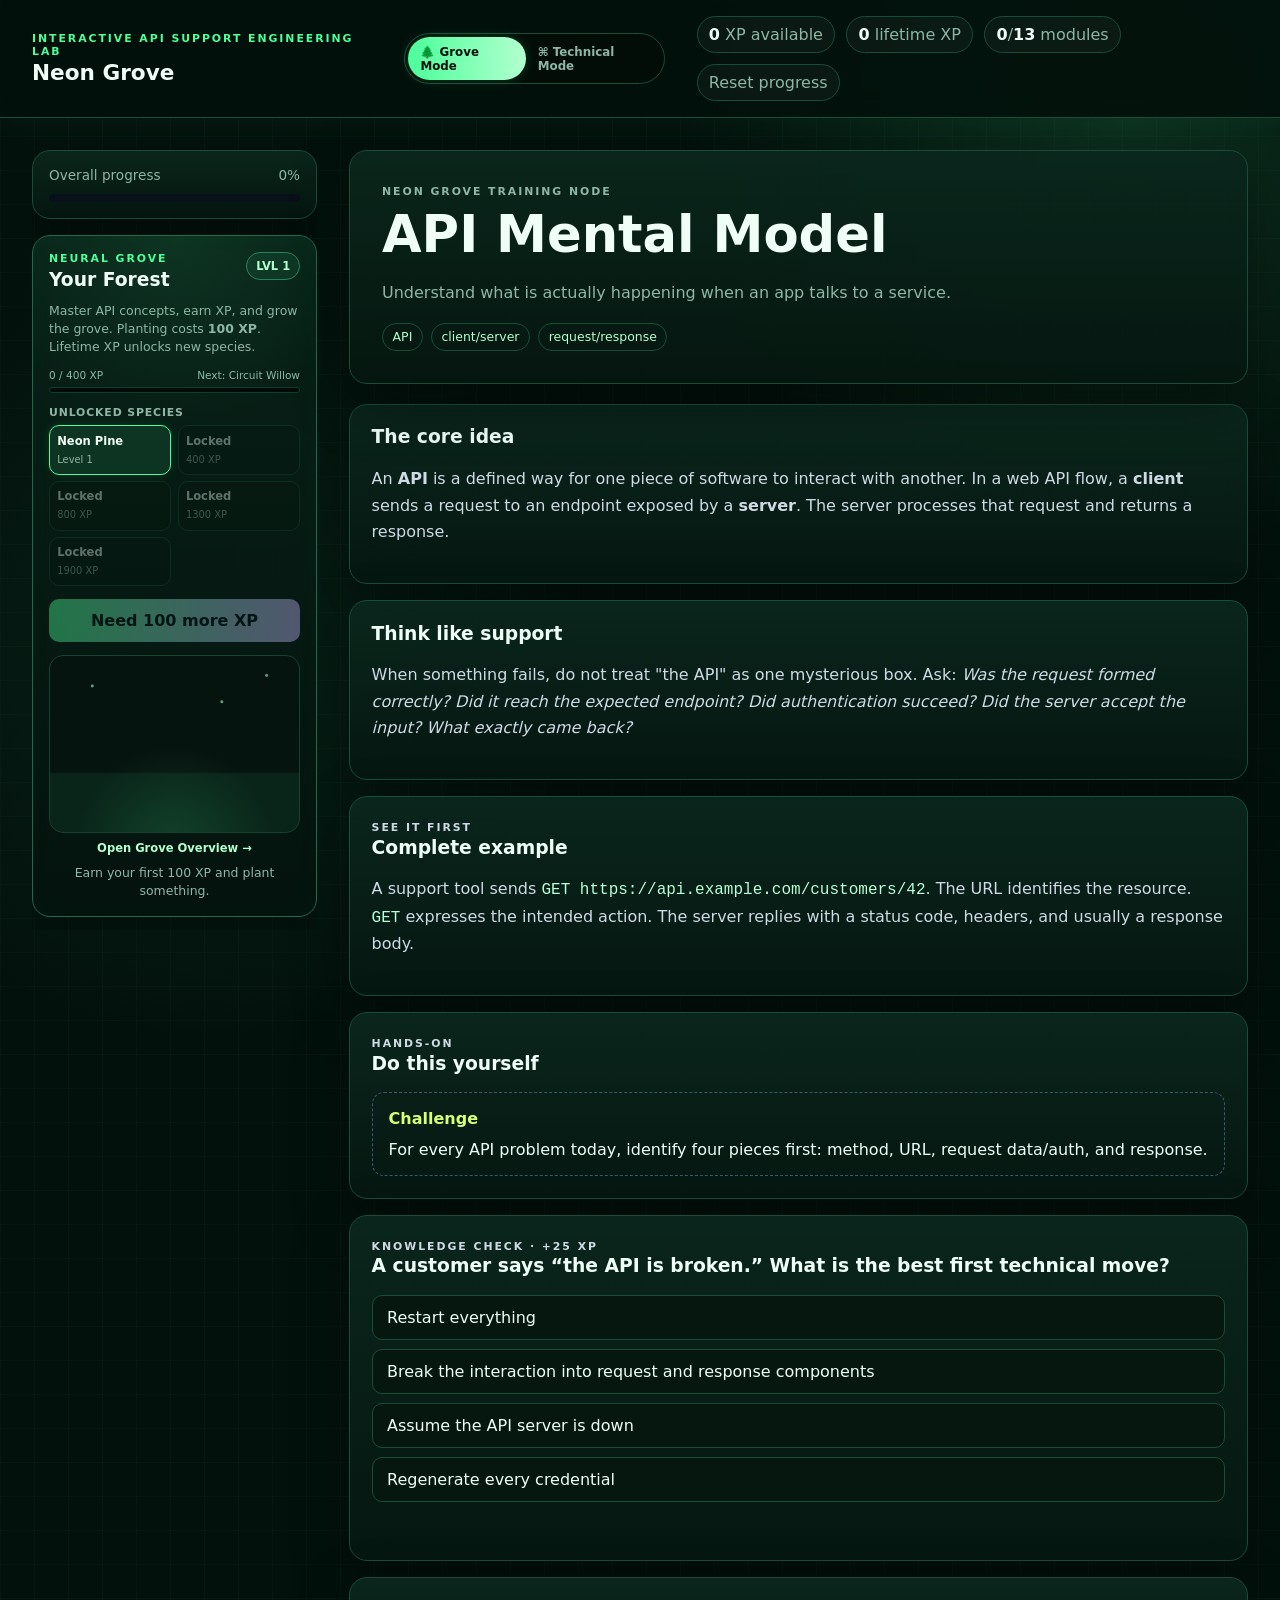
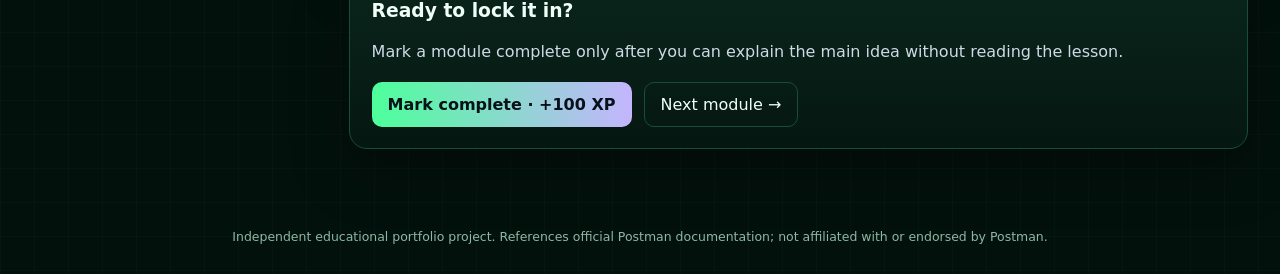
==== index.html @ 0d7c17b2 "Add Grove and Technical portfolio mode toggle" ====
<!doctype html>
<html lang="en">
<head>
  <meta charset="utf-8" />
  <meta name="viewport" content="width=device-width, initial-scale=1" />
  <meta name="description" content="Interactive API troubleshooting lab for learning REST APIs, HTTP, JSON, authentication, Postman, and support-engineering workflows." />
  <title>Neon Grove: API Support Lab</title>
  <link rel="stylesheet" href="styles.css" />
</head>
<body>
  <header class="topbar">
    <div>
      <p class="eyebrow">INTERACTIVE API SUPPORT ENGINEERING LAB</p>
      <h1>Neon Grove</h1>
      
    </div>
    
      <div class="mode-toggle"
           aria-label="Portfolio view">

        <span class="mode-option active">
          🌲 Grove Mode
        </span>

        <a class="mode-option"
           href="technical.html">
          ⌘ Technical Mode
        </a>

      </div>
    <div class="stats">
      <span><strong id="xp">0</strong> XP available</span>
      <span><strong id="earnedXp">0</strong> lifetime XP</span>
      <span><strong id="completed">0</strong>/<strong id="totalModules">0</strong> modules</span>
      <button id="resetBtn" class="ghost" type="button">Reset progress</button>
    </div>
  </header>

  <main class="shell">
    <aside class="sidebar">
      <div class="progress-card">
        <div class="progress-label">
          <span>Overall progress</span>
          <span id="progressPct">0%</span>
        </div>
        <div class="progress-track"><div id="progressBar" class="progress-bar"></div></div>
      </div>

      <section class="forest-panel">
        <div class="forest-head">
          <div>
            <p class="eyebrow">NEURAL GROVE</p>
            <h3>Your Forest</h3>
          </div>
          <span id="forestLevel" class="forest-level">LVL 1</span>
        </div>

        <p class="forest-copy">
          Master API concepts, earn XP, and grow the grove.
          Planting costs <strong>100 XP</strong>. Lifetime XP unlocks new species.
        </p>

        <div class="xp-meter">
          <div class="xp-meter-row">
            <span id="levelProgressLabel">0 / 400 XP</span>
            <span id="nextUnlockLabel">Next: Circuit Willow</span>
          </div>

          <div class="xp-meter-track">
            <div id="levelProgressBar" class="xp-meter-fill"></div>
          </div>
        </div>

        <p class="forest-label">Unlocked species</p>
        <div id="speciesPicker" class="species-picker"></div>

        <button id="plantTreeBtn"
                class="primary forest-plant"
                type="button">
          Plant Tree · 100 XP
        </button>

        <a class="forest-map-link"
   href="forest.html"
   aria-label="Open Neon Grove forest overview">

  <div id="forestGrid"
       class="forest-grid"
       aria-label="Your futuristic forest">
  </div>

  <span class="forest-open-label">
    Open Grove Overview →
  </span>

</a>

        <p id="forestHint" class="forest-hint">
          Earn your first 100 XP and plant something.
        </p>
      </section>
      <nav id="moduleNav" aria-label="Course modules"></nav>

      <div class="side-note">
        <strong>Support Engineer Mode</strong>
        <p>Learn it. Use it. Break it. Diagnose it.</p>
      </div>
    </aside>

    <section class="content">
      <div id="hero" class="hero"></div>
      <div id="lesson"></div>
    </section>
  </main>

  <footer>
    Independent educational portfolio project. References official Postman documentation; not affiliated with or endorsed by Postman.
  </footer>

  <script src="data/lessons.js"></script>
  <script src="app.js"></script>
</body>
</html>
---- styles.css ----
:root {
  --bg: #091017;
  --panel: #101a24;
  --panel2: #142231;
  --text: #edf5ff;
  --muted: #91a4b7;
  --line: #24384b;
  --accent: #7dd3fc;
  --accent2: #a7f3d0;
  --warning: #fcd34d;
  --danger: #fca5a5;
  --ok: #86efac;
  --shadow: 0 20px 50px rgba(0,0,0,.28);
}

* { box-sizing: border-box; }
html { scroll-behavior: smooth; }
body {
  margin: 0;
  font-family: Inter, ui-sans-serif, system-ui, -apple-system, BlinkMacSystemFont, "Segoe UI", sans-serif;
  background: radial-gradient(circle at top right, #10273a 0, var(--bg) 34rem);
  color: var(--text);
  min-height: 100vh;
}
button, input { font: inherit; }
button { cursor: pointer; }

.topbar {
  position: sticky;
  top: 0;
  z-index: 20;
  display: flex;
  justify-content: space-between;
  gap: 2rem;
  align-items: center;
  padding: 1rem 2rem;
  border-bottom: 1px solid var(--line);
  backdrop-filter: blur(14px);
  background: rgba(9,16,23,.88);
}
h1 { margin: .1rem 0 0; font-size: 1.35rem; }
.eyebrow {
  margin: 0;
  font-size: .68rem;
  letter-spacing: .18em;
  color: var(--accent);
  font-weight: 800;
}
.stats { display: flex; gap: .7rem; align-items: center; flex-wrap: wrap; }
.stats span, .ghost {
  border: 1px solid var(--line);
  background: rgba(255,255,255,.03);
  padding: .5rem .7rem;
  border-radius: 999px;
  color: var(--muted);
}
.stats strong { color: var(--text); }
.ghost:hover { border-color: var(--accent); color: var(--text); }

.shell {
  width: min(1280px, 100%);
  margin: 0 auto;
  display: grid;
  grid-template-columns: 285px 1fr;
  gap: 2rem;
  padding: 2rem;
}
.sidebar {
  position: sticky;
  top: 98px;
  height: calc(100vh - 120px);
  overflow: auto;
}
.progress-card, .side-note, .card, .quiz, .ticket, .hero {
  border: 1px solid var(--line);
  border-radius: 18px;
  background: linear-gradient(180deg, rgba(20,34,49,.92), rgba(13,24,34,.92));
  box-shadow: var(--shadow);
}
.progress-card, .side-note { padding: 1rem; }
.progress-label { display: flex; justify-content: space-between; color: var(--muted); font-size: .85rem; }
.progress-track { height: 8px; background: #081019; border-radius: 99px; margin-top: .7rem; overflow: hidden; }
.progress-bar { height: 100%; width: 0; background: linear-gradient(90deg, var(--accent), var(--accent2)); transition: width .25s; }

#moduleNav { margin: 1rem 0; display: grid; gap: .4rem; }
.module-btn {
  width: 100%;
  border: 1px solid transparent;
  background: transparent;
  color: var(--muted);
  text-align: left;
  padding: .75rem;
  border-radius: 12px;
}
.module-btn:hover { background: rgba(255,255,255,.04); color: var(--text); }
.module-btn.active { border-color: var(--line); background: var(--panel2); color: var(--text); }
.module-btn.done::after { content: " ✓"; color: var(--ok); }
.module-num { color: var(--accent); font-size: .72rem; display: block; margin-bottom: .2rem; }
.side-note p { margin-bottom: 0; color: var(--muted); font-size: .88rem; }

.content { min-width: 0; }
.hero { padding: 2rem; margin-bottom: 1.25rem; }
.hero h2 { font-size: clamp(2rem, 4vw, 3.4rem); margin: .2rem 0 .7rem; }
.hero p { color: var(--muted); max-width: 70ch; line-height: 1.65; }
.tag-row { display: flex; gap: .5rem; flex-wrap: wrap; margin-top: 1rem; }
.tag {
  border: 1px solid var(--line);
  color: var(--accent2);
  border-radius: 999px;
  padding: .35rem .6rem;
  font-size: .78rem;
}

.card, .quiz, .ticket { padding: 1.35rem; margin: 1rem 0; }
.card h3, .quiz h3, .ticket h3 { margin-top: 0; }
.card p, .card li, .quiz p, .ticket p { line-height: 1.65; color: #cfdae5; }
.callout {
  border-left: 3px solid var(--accent);
  padding: .8rem 1rem;
  background: rgba(125,211,252,.06);
  border-radius: 0 10px 10px 0;
  margin: 1rem 0;
}
pre, code { font-family: "Cascadia Code", "SFMono-Regular", Consolas, monospace; }
pre {
  overflow: auto;
  padding: 1rem;
  border-radius: 12px;
  background: #060b10;
  border: 1px solid #1c2a37;
  color: #d8f5ff;
}
code { color: #b8e8ff; }
.challenge {
  display: grid;
  gap: .75rem;
  border: 1px dashed #3b596f;
  padding: 1rem;
  border-radius: 12px;
  margin-top: 1rem;
}
.challenge strong { color: var(--warning); }
.choice-grid { display: grid; gap: .55rem; margin: .8rem 0; }
.choice {
  text-align: left;
  padding: .75rem .9rem;
  border: 1px solid var(--line);
  border-radius: 10px;
  background: #0d1721;
  color: var(--text);
}
.choice:hover { border-color: var(--accent); }
.choice.correct { border-color: var(--ok); background: rgba(134,239,172,.08); }
.choice.wrong { border-color: var(--danger); background: rgba(252,165,165,.08); }
.feedback { min-height: 1.5em; color: var(--muted); }
.action-row { display: flex; gap: .75rem; flex-wrap: wrap; margin-top: 1rem; }
.primary {
  border: 0;
  border-radius: 10px;
  background: linear-gradient(90deg, var(--accent), #c4b5fd);
  color: #06111a;
  font-weight: 800;
  padding: .75rem 1rem;
}
.secondary {
  border: 1px solid var(--line);
  border-radius: 10px;
  background: transparent;
  color: var(--text);
  padding: .75rem 1rem;
}
.ticket { border-color: #5c4d1c; }
.ticket .ticket-id { color: var(--warning); font-size: .75rem; letter-spacing: .12em; font-weight: 800; }
details {
  border: 1px solid var(--line);
  border-radius: 10px;
  padding: .8rem 1rem;
  margin-top: .7rem;
  background: rgba(0,0,0,.12);
}
summary { cursor: pointer; font-weight: 700; }
.module-complete {
  border: 1px solid #2f6846;
  background: rgba(134,239,172,.06);
}
footer {
  padding: 2rem;
  text-align: center;
  color: var(--muted);
  font-size: .78rem;
}

@media (max-width: 850px) {
  .topbar { align-items: flex-start; flex-direction: column; }
  .shell { grid-template-columns: 1fr; padding: 1rem; }
  .sidebar { position: static; height: auto; }
  #moduleNav { grid-template-columns: repeat(2, minmax(0,1fr)); }
}
@media (max-width: 540px) {
  #moduleNav { grid-template-columns: 1fr; }
}

/* =========================================================
   NEON GROVE FOREST THEME
   ========================================================= */

:root {
  --bg: #03110c;
  --panel: #071b14;
  --panel2: #0b271d;

  --text: #effff8;
  --muted: #8eb7a5;

  --line: #174d39;

  --accent: #4cff9a;
  --accent2: #b2ffcf;

  --warning: #d9ff72;
  --danger: #ff9f9f;
  --ok: #63ffad;

  --shadow:
    0 20px 55px
    rgba(0,0,0,.34);
}

body {
  background:
    radial-gradient(
      circle at 88% 6%,
      rgba(76,255,154,.13),
      transparent 28rem
    ),

    radial-gradient(
      circle at 16% 35%,
      rgba(37,150,102,.11),
      transparent 24rem
    ),

    linear-gradient(
      rgba(76,255,154,.025) 1px,
      transparent 1px
    ),

    linear-gradient(
      90deg,
      rgba(76,255,154,.025) 1px,
      transparent 1px
    ),

    var(--bg);

  background-size:
    auto,
    auto,
    34px 34px,
    34px 34px,
    auto;
}

.topbar {
  background:
    rgba(3,17,12,.90);

  box-shadow:
    0 0 35px
    rgba(76,255,154,.06);
}

.hero,
.card,
.quiz,
.ticket,
.progress-card,
.side-note {
  border-color:
    #174d39;

  background:
    linear-gradient(
      180deg,
      rgba(11,39,29,.93),
      rgba(5,23,16,.95)
    );
}

.hero {
  position:
    relative;

  overflow:
    hidden;
}

.hero::after {
  content:
    "";

  position:
    absolute;

  inset:
    auto -5% -45px -5%;

  height:
    110px;

  opacity:
    .22;

  pointer-events:
    none;

  background:
    radial-gradient(
      ellipse at 8% 100%,
      #4cff9a 0 8%,
      transparent 9%
    ),

    radial-gradient(
      ellipse at 22% 100%,
      #4cff9a 0 11%,
      transparent 12%
    ),

    radial-gradient(
      ellipse at 41% 100%,
      #4cff9a 0 7%,
      transparent 8%
    ),

    radial-gradient(
      ellipse at 58% 100%,
      #4cff9a 0 10%,
      transparent 11%
    ),

    radial-gradient(
      ellipse at 76% 100%,
      #4cff9a 0 8%,
      transparent 9%
    ),

    radial-gradient(
      ellipse at 92% 100%,
      #4cff9a 0 12%,
      transparent 13%
    );
}

.module-btn.active {
  border-color:
    #236849;

  background:
    var(--panel2);

  box-shadow:
    inset 3px 0 0
    var(--accent);
}

.progress-bar {
  background:
    linear-gradient(
      90deg,
      #23c874,
      #88ffb9
    );

  box-shadow:
    0 0 14px
    rgba(76,255,154,.45);
}

.choice {
  background:
    #061710;
}

pre {
  background:
    #020907;

  border-color:
    #173b2c;

  color:
    #dcfff0;
}

code {
  color:
    #b8ffd7;
}

.callout {
  border-left-color:
    var(--accent);

  background:
    rgba(76,255,154,.06);
}

/* ---------- Forest panel ---------- */

.forest-panel {
  border:
    1px solid
    #1c6b4b;

  border-radius:
    18px;

  padding:
    1rem;

  margin:
    1rem 0;

  background:
    radial-gradient(
      circle at 50% 0%,
      rgba(76,255,154,.09),
      transparent 12rem
    ),

    linear-gradient(
      180deg,
      rgba(8,34,24,.97),
      rgba(4,19,14,.98)
    );

  box-shadow:
    0 18px 45px
    rgba(0,0,0,.28),

    inset 0 0 30px
    rgba(76,255,154,.025);
}

.forest-head {
  display:
    flex;

  justify-content:
    space-between;

  gap:
    .75rem;

  align-items:
    flex-start;
}

.forest-head h3 {
  margin:
    .2rem 0 0;
}

.forest-level {
  border:
    1px solid
    #2b815b;

  border-radius:
    999px;

  padding:
    .35rem .55rem;

  color:
    var(--accent2);

  background:
    rgba(76,255,154,.07);

  font-size:
    .72rem;

  font-weight:
    900;
}

.forest-copy,
.forest-hint {
  color:
    var(--muted);

  font-size:
    .78rem;

  line-height:
    1.45;
}

.forest-label {
  color:
    var(--muted);

  font-size:
    .68rem;

  text-transform:
    uppercase;

  letter-spacing:
    .08em;

  font-weight:
    800;

  margin:
    .8rem 0 .4rem;
}

/* ---------- XP level meter ---------- */

.xp-meter-row {
  display:
    flex;

  justify-content:
    space-between;

  gap:
    .5rem;

  color:
    var(--muted);

  font-size:
    .66rem;
}

.xp-meter-track {
  height:
    6px;

  margin-top:
    .4rem;

  background:
    #020b07;

  border:
    1px solid
    #123c2c;

  border-radius:
    999px;

  overflow:
    hidden;
}

.xp-meter-fill {
  height:
    100%;

  width:
    0;

  background:
    linear-gradient(
      90deg,
      #23c874,
      #88ffb9
    );

  box-shadow:
    0 0 14px
    rgba(76,255,154,.55);

  transition:
    width .3s ease;
}

/* ---------- Species picker ---------- */

.species-picker {
  display:
    grid;

  grid-template-columns:
    repeat(2, 1fr);

  gap:
    .4rem;
}

.species-btn {
  border:
    1px solid
    #184b37;

  border-radius:
    10px;

  background:
    rgba(0,0,0,.18);

  color:
    var(--muted);

  padding:
    .45rem;

  text-align:
    left;
}

.species-btn strong {
  display:
    block;

  color:
    var(--text);

  font-size:
    .72rem;
}

.species-btn span {
  font-size:
    .62rem;
}

.species-btn.selected {
  border-color:
    var(--accent);

  background:
    rgba(76,255,154,.10);

  box-shadow:
    0 0 12px
    rgba(76,255,154,.10);
}

.species-btn:disabled {
  opacity:
    .38;

  cursor:
    not-allowed;
}

.forest-plant {
  width:
    100%;

  margin:
    .8rem 0;
}

.forest-plant:disabled {
  opacity:
    .40;

  cursor:
    not-allowed;
}

/* ---------- Grove ---------- */

.forest-grid {
  position:
    relative;

  min-height:
    178px;

  display:
    grid;

  grid-template-columns:
    repeat(5, 1fr);

  align-items:
    end;

  gap:
    .25rem;

  padding:
    1rem .45rem .55rem;

  overflow:
    hidden;

  border-radius:
    14px;

  border:
    1px solid
    #15422f;

  background:
    radial-gradient(
      circle at 50% 110%,
      rgba(76,255,154,.14),
      transparent 45%
    ),

    linear-gradient(
      180deg,
      #06140f 0 66%,
      #092419 67% 100%
    );
}

.forest-grid::before {
  content:
    "";

  position:
    absolute;

  inset:
    0;

  pointer-events:
    none;

  opacity:
    .55;

  background:
    radial-gradient(
      circle at 17% 17%,
      #b2ffcf 0 1px,
      transparent 2px
    ),

    radial-gradient(
      circle at 69% 26%,
      #b2ffcf 0 1px,
      transparent 2px
    ),

    radial-gradient(
      circle at 87% 11%,
      #b2ffcf 0 1px,
      transparent 2px
    );
}

/* ---------- Base tree ---------- */

.tree {
  position:
    relative;

  height:
    58px;

  min-width:
    24px;

  animation:
    sprout .42s
    ease-out both;

  filter:
    drop-shadow(
      0 0 8px
      rgba(76,255,154,.20)
    );
}

.tree::before {
  content:
    "";

  position:
    absolute;

  left:
    50%;

  bottom:
    4px;

  width:
    4px;

  height:
    26px;

  transform:
    translateX(-50%);

  background:
    linear-gradient(
      #4c9b6d,
      #224b35
    );

  border-radius:
    4px;
}

.tree::after {
  content:
    "";

  position:
    absolute;

  left:
    50%;

  bottom:
    20px;

  transform:
    translateX(-50%);
}

/* Neon Pine */

.tree.neon-pine::after {
  width:
    34px;

  height:
    40px;

  clip-path:
    polygon(
      50% 0,
      76% 35%,
      63% 35%,
      92% 72%,
      63% 72%,
      100% 100%,
      0 100%,
      37% 72%,
      8% 72%,
      37% 35%,
      24% 35%
    );

  background:
    linear-gradient(
      #c1ffda,
      #28d77f 58%,
      #0e7547
    );
}

/* Circuit Willow */

.tree.circuit-willow::after {
  width:
    42px;

  height:
    35px;

  border-radius:
    50%;

  background:
    linear-gradient(
      90deg,
      transparent 47%,
      rgba(230,255,240,.55) 48% 51%,
      transparent 52%
    ),

    radial-gradient(
      circle at 50% 20%,
      #afffd0,
      #2bd67f 58%,
      #0b6d42
    );
}

/* Glasswood */

.tree.glasswood::after {
  width:
    38px;

  height:
    38px;

  clip-path:
    polygon(
      50% 0,
      82% 18%,
      100% 50%,
      82% 83%,
      50% 100%,
      18% 83%,
      0 50%,
      18% 18%
    );

  background:
    linear-gradient(
      135deg,
      #dbffe9,
      #4cff9a 55%,
      #168858
    );
}

/* Aurora Cedar */

.tree.aurora-cedar::after {
  width:
    40px;

  height:
    43px;

  clip-path:
    polygon(
      50% 0,
      70% 25%,
      62% 25%,
      84% 55%,
      70% 55%,
      100% 100%,
      0 100%,
      30% 55%,
      16% 55%,
      38% 25%,
      30% 25%
    );

  background:
    linear-gradient(
      #e4ffed,
      #76ffae 26%,
      #27d784 60%,
      #0b6c40
    );
}

/* Quantum Sakura */

.tree.quantum-sakura::after {
  width:
    44px;

  height:
    38px;

  border-radius:
    46% 54% 48% 52%;

  background:
    radial-gradient(
      circle at 30% 32%,
      #e4ffec 0 5%,
      transparent 6%
    ),

    radial-gradient(
      circle at 68% 24%,
      #e4ffec 0 4%,
      transparent 5%
    ),

    radial-gradient(
      circle at 56% 68%,
      #e4ffec 0 4%,
      transparent 5%
    ),

    radial-gradient(
      circle at 42% 45%,
      #83ffb6,
      #2ed67f 55%,
      #147448
    );
}

.forest-hint {
  text-align:
    center;

  margin:
    .55rem 0 0;
}

@keyframes sprout {

  from {
    transform:
      translateY(12px)
      scale(.6);

    opacity:
      0;
  }

  to {
    transform:
      translateY(0)
      scale(1);

    opacity:
      1;
  }
}

@media (max-width: 850px) {

  .forest-grid {
    grid-template-columns:
      repeat(
        10,
        minmax(20px, 1fr)
      );
  }
}
/* =========================================================
   NEON GROVE OVERVIEW PAGE
   ========================================================= */

.forest-map-link {
  display: block;
  text-decoration: none;
  color: inherit;
  border-radius: 14px;
}

.forest-map-link:focus-visible {
  outline: 2px solid var(--accent);
  outline-offset: 4px;
}

.forest-map-link:hover .forest-grid {
  border-color: var(--accent);
  box-shadow:
    0 0 24px
    rgba(76,255,154,.12);
}

.forest-open-label {
  display: block;
  margin: .5rem 0 .1rem;
  text-align: center;
  color: var(--accent2);
  font-size: .72rem;
  font-weight: 800;
}

.grove-back {
  text-decoration: none;
}

.grove-shell {
  width: min(1180px, 100%);
  margin: 0 auto;
  padding: 2rem;
}

.grove-hero {
  display: grid;
  grid-template-columns: 1fr auto;
  gap: 2rem;
  align-items: center;
  margin-bottom: 1.5rem;
}

.grove-hero h2 {
  margin: .25rem 0 .65rem;
  font-size: clamp(2.2rem, 5vw, 4.5rem);
}

.grove-hero > div:first-child > p:last-child {
  max-width: 720px;
  color: var(--muted);
  line-height: 1.65;
}

.grove-level-badge {
  min-width: 150px;
  padding: 1.2rem;
  text-align: center;
  border: 1px solid #287653;
  border-radius: 18px;
  background: rgba(76,255,154,.06);
}

.grove-level-badge span {
  display: block;
  color: var(--muted);
  font-size: .68rem;
  letter-spacing: .12em;
  font-weight: 800;
}

.grove-level-badge strong {
  display: block;
  margin-top: .25rem;
  color: var(--accent2);
  font-size: 3rem;
}

.grove-stat-grid {
  display: grid;
  grid-template-columns: repeat(auto-fit, minmax(170px, 1fr));
  gap: .8rem;
  margin-bottom: 1.5rem;
}

.grove-stat {
  padding: 1rem;
  border: 1px solid var(--line);
  border-radius: 16px;
  background:
    linear-gradient(
      180deg,
      rgba(11,39,29,.94),
      rgba(5,23,16,.96)
    );
}

.grove-stat > span {
  display: block;
  color: var(--muted);
  font-size: .75rem;
}

.grove-stat strong {
  display: block;
  margin: .3rem 0;
  color: var(--text);
  font-size: 2rem;
}

.grove-stat small {
  color: var(--muted);
}

.grove-main-panel {
  margin: 1rem 0;
  padding: 1.35rem;
  border: 1px solid var(--line);
  border-radius: 20px;
  background:
    linear-gradient(
      180deg,
      rgba(11,39,29,.94),
      rgba(5,23,16,.97)
    );
}

.grove-panel-heading {
  display: flex;
  justify-content: space-between;
  gap: 1rem;
  align-items: end;
  margin-bottom: 1rem;
}

.grove-panel-heading h2 {
  margin: .25rem 0 0;
}

.grove-summary {
  max-width: 430px;
  margin: 0;
  color: var(--muted);
  text-align: right;
  font-size: .85rem;
}

.grove-canvas {
  min-height: 360px;
  display: grid;
  grid-template-columns:
    repeat(
      auto-fit,
      minmax(58px, 1fr)
    );
  gap: .8rem;
  align-items: end;
  padding: 2rem 1.2rem 1rem;
  overflow: hidden;
  border: 1px solid #1e6849;
  border-radius: 18px;
  background:
    radial-gradient(
      circle at 50% 115%,
      rgba(76,255,154,.20),
      transparent 48%
    ),
    radial-gradient(
      circle at 16% 20%,
      rgba(178,255,207,.07),
      transparent 16rem
    ),
    linear-gradient(
      180deg,
      #04110c 0 70%,
      #082519 71% 100%
    );
}

.grove-tree-slot {
  min-width: 0;
  display: grid;
  justify-items: center;
  align-items: end;
}

.grove-tree-slot .tree {
  transform: scale(1.25);
  transform-origin: bottom center;
  margin-bottom: .4rem;
}

.grove-tree-slot span {
  margin-top: .25rem;
  color: #5f8e78;
  font-size: .58rem;
}

.grove-empty {
  grid-column: 1 / -1;
  align-self: center;
  justify-self: center;
  max-width: 400px;
  text-align: center;
  color: var(--muted);
}

.grove-empty strong {
  display: block;
  margin: .5rem 0;
  color: var(--text);
}

.grove-seed {
  display: block;
  color: var(--accent);
  font-size: 3rem;
}

.species-census {
  display: grid;
  grid-template-columns:
    repeat(
      2,
      minmax(0, 1fr)
    );
  gap: .8rem;
}

.species-card {
  min-width: 0;
  display: grid;
  grid-template-columns: 70px 1fr;
  gap: 1rem;
  align-items: center;
  padding: 1rem;
  border: 1px solid #1a563e;
  border-radius: 16px;
  background: rgba(0,0,0,.12);
}

.species-card.species-locked {
  opacity: .45;
}

.species-preview {
  margin: 0 auto;
  transform: scale(1.15);
}

.species-info {
  min-width: 0;
}

.species-card-title {
  display: flex;
  justify-content: space-between;
  gap: .75rem;
  align-items: start;
}

.species-card h3 {
  margin: .15rem 0 .35rem;
}

.species-card p {
  margin: 0 0 .7rem;
  color: var(--muted);
  font-size: .8rem;
  line-height: 1.45;
}

.species-status {
  color: var(--accent);
  font-size: .63rem;
  font-weight: 900;
  text-transform: uppercase;
  letter-spacing: .09em;
}

.species-count {
  min-width: 42px;
  text-align: right;
  color: var(--accent2);
  font-size: 1.75rem;
}

.species-meta {
  display: flex;
  flex-wrap: wrap;
  gap: .4rem;
}

.species-meta span {
  padding: .3rem .45rem;
  border: 1px solid var(--line);
  border-radius: 999px;
  color: var(--muted);
  font-size: .65rem;
}

.grove-unlock-row {
  display: grid;
  grid-template-columns: 1fr 1fr;
  gap: 2rem;
  align-items: center;
}

.grove-unlock-row p {
  margin-bottom: 0;
  color: var(--muted);
}

.grove-unlock-meter {
  min-width: 0;
}


@media (max-width: 820px) {

  .grove-shell {
    padding: 1rem;
  }

  .grove-hero {
    grid-template-columns: 1fr;
  }

  .grove-level-badge {
    width: 140px;
  }

  .grove-stat-grid {
    grid-template-columns: repeat(2, 1fr);
  }

  .species-census {
    grid-template-columns: 1fr;
  }

  .grove-panel-heading,
  .grove-unlock-row {
    grid-template-columns: 1fr;
    display: grid;
  }

  .grove-summary {
    text-align: left;
  }

}


@media (max-width: 500px) {

  .grove-stat-grid {
    grid-template-columns: 1fr;
  }

  .species-card {
    grid-template-columns: 54px 1fr;
  }

  .grove-canvas {
    grid-template-columns:
      repeat(
        4,
        minmax(44px, 1fr)
      );
  }

}
/* =========================================================
   NEON GROVE FAUNA SYSTEM
   ========================================================= */

.fauna-census {
  display: grid;
  grid-template-columns:
    repeat(
      2,
      minmax(0, 1fr)
    );
  gap: .8rem;
}

.fauna-card {
  min-width: 0;
  display: grid;
  grid-template-columns:
    72px 1fr;
  gap: 1rem;
  align-items: center;
  padding: 1rem;
  border: 1px solid #1a563e;
  border-radius: 16px;
  background:
    rgba(0,0,0,.12);
}

.fauna-card.fauna-locked {
  opacity: .42;
}

.fauna-card-icon {
  display: grid;
  place-items: center;
  min-height: 68px;
  font-size: 2.3rem;
  filter:
    drop-shadow(
      0 0 10px
      rgba(76,255,154,.35)
    );
}

.fauna-card-info {
  min-width: 0;
}

.fauna-card-title {
  display: flex;
  justify-content: space-between;
  gap: .75rem;
  align-items: start;
}

.fauna-card h3 {
  margin:
    .15rem 0 .35rem;
}

.fauna-card p {
  margin:
    0 0 .7rem;
  color:
    var(--muted);
  font-size:
    .8rem;
  line-height:
    1.45;
}


/* Animals inside the main forest */

.fauna-slot {
  min-height: 58px;
  display: grid;
  align-items: end;
  justify-items: center;
  position: relative;
  z-index: 3;
}

.fauna-icon {
  display: block;
  font-size: 1.65rem;
  cursor: default;
  animation:
    fauna-arrive .55s
    ease-out both;
  filter:
    drop-shadow(
      0 0 7px
      rgba(76,255,154,.45)
    );
}

.fauna-lumen-firefly .fauna-icon {
  font-size: 1rem;
  color: var(--accent2);
  animation:
    firefly-pulse 2.4s
    ease-in-out infinite;
}

.fauna-circuit-finch .fauna-icon {
  transform:
    translateY(-24px);
}

.fauna-glasswing-moth .fauna-icon {
  transform:
    translateY(-18px);
}

.fauna-neon-hare .fauna-icon {
  transform:
    translateY(2px);
}

.fauna-aurora-fox .fauna-icon {
  transform:
    translateY(2px);
}

.fauna-quantum-stag .fauna-icon {
  font-size: 2rem;
  transform:
    translateY(1px);
}


@keyframes fauna-arrive {

  from {
    opacity: 0;
    transform:
      translateY(8px)
      scale(.7);
  }

  to {
    opacity: 1;
  }

}


@keyframes firefly-pulse {

  0%,
  100% {
    opacity: .45;
    filter:
      drop-shadow(
        0 0 3px
        rgba(76,255,154,.35)
      );
  }

  50% {
    opacity: 1;
    filter:
      drop-shadow(
        0 0 11px
        rgba(178,255,207,.9)
      );
  }

}


@media (max-width: 820px) {

  .fauna-census {
    grid-template-columns:
      1fr;
  }

}


@media (
  prefers-reduced-motion:
  reduce
) {

  .fauna-icon {
    animation:
      none !important;
  }

}
/* =========================================================
   NEON GROVE EXPANDED FAUNA
   ========================================================= */

/* Forest floor */

.fauna-chrome-beetle .fauna-icon {
  font-size: 1.25rem;
  transform: translateY(4px);
}

.fauna-circuit-frog .fauna-icon {
  font-size: 1.45rem;
  transform: translateY(3px);
  filter:
    drop-shadow(
      0 0 8px
      rgba(76,255,154,.65)
    );
}

/* Wetland */

.fauna-neon-koi {
  min-height: 58px;
  border-radius: 50% 50% 35% 35%;
  background:
    radial-gradient(
      ellipse at center bottom,
      rgba(70,255,220,.20),
      rgba(17,114,91,.12) 52%,
      transparent 55%
    );
}

.fauna-neon-koi .fauna-icon {
  font-size: 1.45rem;
  transform: translateY(2px);
  filter:
    drop-shadow(
      0 0 9px
      rgba(77,255,213,.7)
    );
}

/* Canopy */

.fauna-echo-owl .fauna-icon {
  font-size: 1.65rem;
  transform: translateY(-30px);
  filter:
    drop-shadow(
      0 0 8px
      rgba(178,255,207,.45)
    );
}

/* Strange fauna */

.fauna-phase-gecko .fauna-icon {
  font-size: 1.45rem;
  transform: translateY(-12px);
  opacity: .82;
  filter:
    drop-shadow(
      0 0 10px
      rgba(151,255,210,.65)
    );
}

.fauna-cyber-deer .fauna-icon {
  font-size: 1.9rem;
  transform: translateY(1px);
  filter:
    drop-shadow(
      0 0 7px
      rgba(76,255,154,.75)
    )
    drop-shadow(
      0 0 15px
      rgba(178,255,207,.25)
    );
}

.fauna-data-wisp .fauna-icon {
  font-size: 1.35rem;
  color: #b2ffcf;
  transform: translateY(-28px);
  animation:
    data-wisp-pulse
    2.8s
    ease-in-out
    infinite;
}

@keyframes data-wisp-pulse {

  0%,
  100% {
    opacity: .35;

    filter:
      drop-shadow(
        0 0 5px
        rgba(76,255,154,.35)
      );
  }

  50% {
    opacity: 1;

    filter:
      drop-shadow(
        0 0 16px
        rgba(178,255,207,.95)
      );
  }

}

@media (prefers-reduced-motion: reduce) {

  .fauna-data-wisp .fauna-icon {
    animation: none;
    opacity: 1;
  }

}
/* =========================================================
   TECHNICAL RECRUITER VIEW
   ========================================================= */

.recruiter-view-link {
  display: inline-block;
  margin-top: .4rem;
  color: var(--accent2);
  text-decoration: none;
  font-size: .78rem;
  font-weight: 800;
}

.recruiter-view-link:hover {
  text-decoration: underline;
}


.technical-page {
  background: #0b0f13;
  color: #edf2f7;
}


.technical-topbar {
  display: flex;
  justify-content: space-between;
  gap: 2rem;
  align-items: center;

  padding: 1.25rem 2rem;

  border-bottom: 1px solid #29323b;

  background: #0d1218;
}


.technical-topbar h1 {
  margin: .2rem 0 0;
}


.technical-kicker {
  margin: 0;

  color: #9aa7b3;

  font-size: .7rem;
  font-weight: 800;

  letter-spacing: .14em;
}


.technical-nav {
  display: flex;
  gap: .7rem;
  flex-wrap: wrap;
}


.technical-nav a {
  padding: .55rem .75rem;

  border: 1px solid #34404a;
  border-radius: 9px;

  color: #edf2f7;
  text-decoration: none;

  font-size: .82rem;
}


.technical-nav a:hover {
  border-color: #8da0b0;
}


.technical-shell {
  width: min(1180px, 100%);

  margin: 0 auto;

  padding: 2.5rem 2rem 5rem;
}


.technical-hero {
  padding: 3rem 0;

  border-bottom: 1px solid #28313a;
}


.technical-hero h2 {
  max-width: 900px;

  margin: .5rem 0 1rem;

  font-size: clamp(2.2rem, 5vw, 4.3rem);

  line-height: 1.06;
}


.technical-hero p:last-child {
  max-width: 760px;

  color: #aab6c0;

  line-height: 1.7;
}


.technical-section {
  padding: 3rem 0;

  border-bottom: 1px solid #28313a;
}


.technical-heading {
  margin-bottom: 1.4rem;
}


.technical-heading h2 {
  margin: .35rem 0 0;

  font-size: 1.8rem;
}


.technical-skill-grid {
  display: grid;

  grid-template-columns:
    repeat(
      3,
      minmax(0, 1fr)
    );

  gap: .7rem;
}


.technical-skill-grid article {
  padding: 1rem;

  border: 1px solid #2e3943;
  border-radius: 12px;

  background: #11171d;
}


.technical-skill-grid strong {
  display: block;

  margin-bottom: .35rem;
}


.technical-skill-grid span {
  color: #98a7b3;

  font-size: .8rem;

  line-height: 1.45;
}


.artifact-grid {
  display: grid;

  grid-template-columns:
    repeat(
      2,
      minmax(0, 1fr)
    );

  gap: .8rem;
}


.artifact-card {
  display: block;

  padding: 1.2rem;

  border: 1px solid #33404a;
  border-radius: 14px;

  color: #edf2f7;

  text-decoration: none;

  background: #10161c;
}


.artifact-card:hover {
  border-color: #8595a3;
}


.artifact-card strong {
  display: block;

  margin: .3rem 0 .5rem;

  font-size: 1.05rem;
}


.artifact-card p {
  color: #9caab5;

  line-height: 1.5;
}


.artifact-type {
  color: #8fa0ae;

  font-size: .65rem;
  font-weight: 900;

  letter-spacing: .13em;
}


.artifact-action {
  color: #c6d2dc;

  font-size: .78rem;
  font-weight: 800;
}


.workflow-list {
  display: grid;
  gap: .65rem;
}


.workflow-list article {
  display: grid;

  grid-template-columns: 52px 1fr;

  gap: 1rem;

  padding: 1rem 0;
}


.workflow-list > article > span {
  color: #728290;

  font-family: monospace;

  font-size: 1rem;
}


.workflow-list strong {
  display: block;

  margin-bottom: .25rem;
}


.workflow-list p {
  margin: 0;

  color: #98a7b3;

  line-height: 1.55;
}


.case-grid {
  display: grid;

  grid-template-columns:
    repeat(
      3,
      minmax(0, 1fr)
    );

  gap: .8rem;
}


.case-grid article {
  padding: 1.1rem;

  border: 1px solid #313d46;
  border-radius: 12px;

  background: #10161c;
}


.case-grid code {
  color: #aab8c4;
}


.case-grid h3 {
  margin: .65rem 0 .4rem;
}


.case-grid p {
  margin: 0;

  color: #98a7b3;

  font-size: .82rem;

  line-height: 1.5;
}


.technical-next {
  border-bottom: 0;
}


.technical-next p:last-child {
  max-width: 720px;

  color: #9eacb7;

  line-height: 1.6;
}


@media (max-width: 800px) {

  .technical-topbar {
    align-items: flex-start;
    flex-direction: column;
  }

  .technical-shell {
    padding:
      1.5rem 1rem 4rem;
  }

  .technical-skill-grid,
  .case-grid {
    grid-template-columns:
      repeat(
        2,
        minmax(0, 1fr)
      );
  }

}


@media (max-width: 520px) {

  .technical-skill-grid,
  .artifact-grid,
  .case-grid {
    grid-template-columns:
      1fr;
  }

}
/* =========================================================
   PORTFOLIO MODE TOGGLE
   ========================================================= */

.mode-toggle {
  display: inline-flex;
  align-items: center;

  padding: .22rem;

  border: 1px solid var(--line);
  border-radius: 999px;

  background: rgba(0,0,0,.20);
}

.mode-option {
  min-height: 36px;

  display: inline-flex;
  align-items: center;
  justify-content: center;

  padding: .45rem .75rem;

  border-radius: 999px;

  color: var(--muted);

  text-decoration: none;

  font-size: .74rem;
  font-weight: 800;

  transition:
    background .15s ease,
    color .15s ease,
    border-color .15s ease;
}

.mode-option:hover {
  color: var(--text);
}

.mode-option.active {
  color: #04110c;

  background:
    linear-gradient(
      90deg,
      var(--accent),
      var(--accent2)
    );

  box-shadow:
    0 0 12px
    rgba(76,255,154,.18);
}


/* Technical mode uses a neutral active treatment */

.technical-page .mode-toggle {
  border-color: #34404a;

  background: #080d12;
}

.technical-page .mode-option {
  color: #9aa8b4;
}

.technical-page .mode-option:hover {
  color: #edf2f7;
}

.technical-page .mode-option.active {
  color: #0b0f13;

  background: #d9e1e7;

  box-shadow: none;
}


.technical-mode-toggle {
  margin-left: auto;
}


@media (max-width: 760px) {

  .mode-toggle {
    width: 100%;
  }

  .mode-option {
    flex: 1;
  }

}
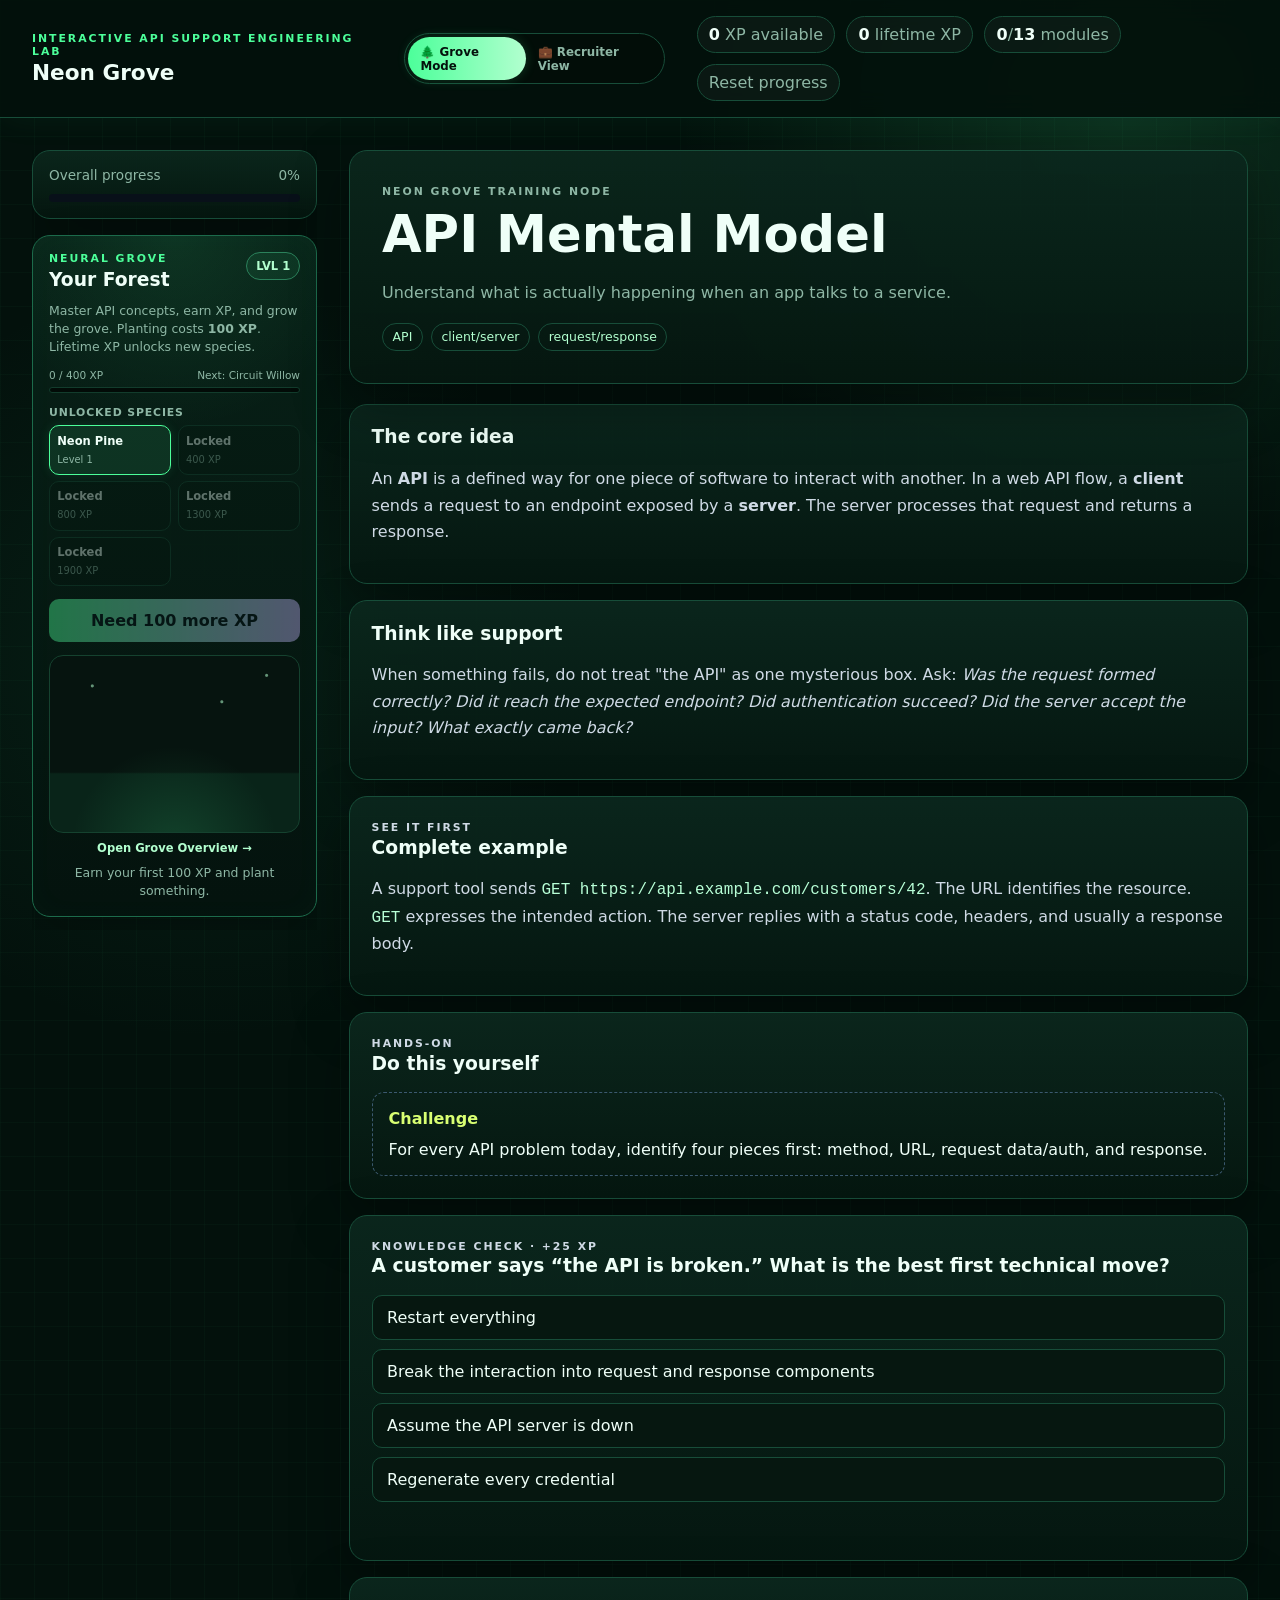
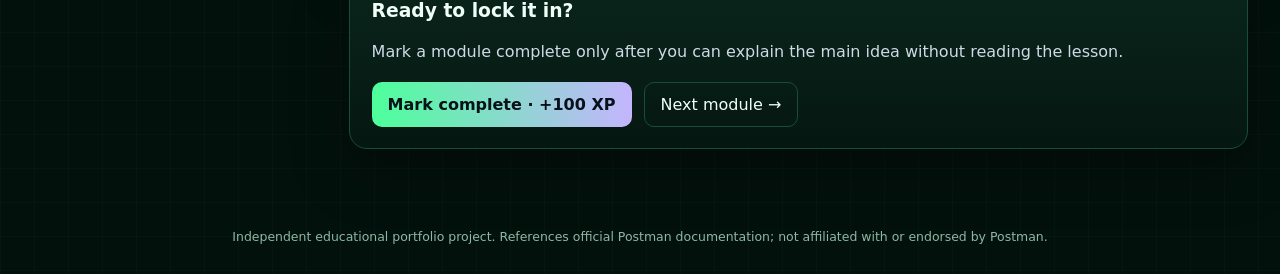
==== commit 312e559b: "Clarify recruiter-facing portfolio view" ====
--- a/index.html
+++ b/index.html
@@ -24,7 +24,7 @@
 
         <a class="mode-option"
            href="technical.html">
-          ⌘ Technical Mode
+          💼 Recruiter View
         </a>
 
       </div>
--- a/styles.css
+++ b/styles.css
@@ -2201,3 +2201,11 @@
   }
 
 }
+
+.recruiter-view-description {
+  margin: .45rem 0 0;
+  color: #9aa8b4;
+  font-size: .78rem;
+  line-height: 1.45;
+  max-width: 520px;
+}
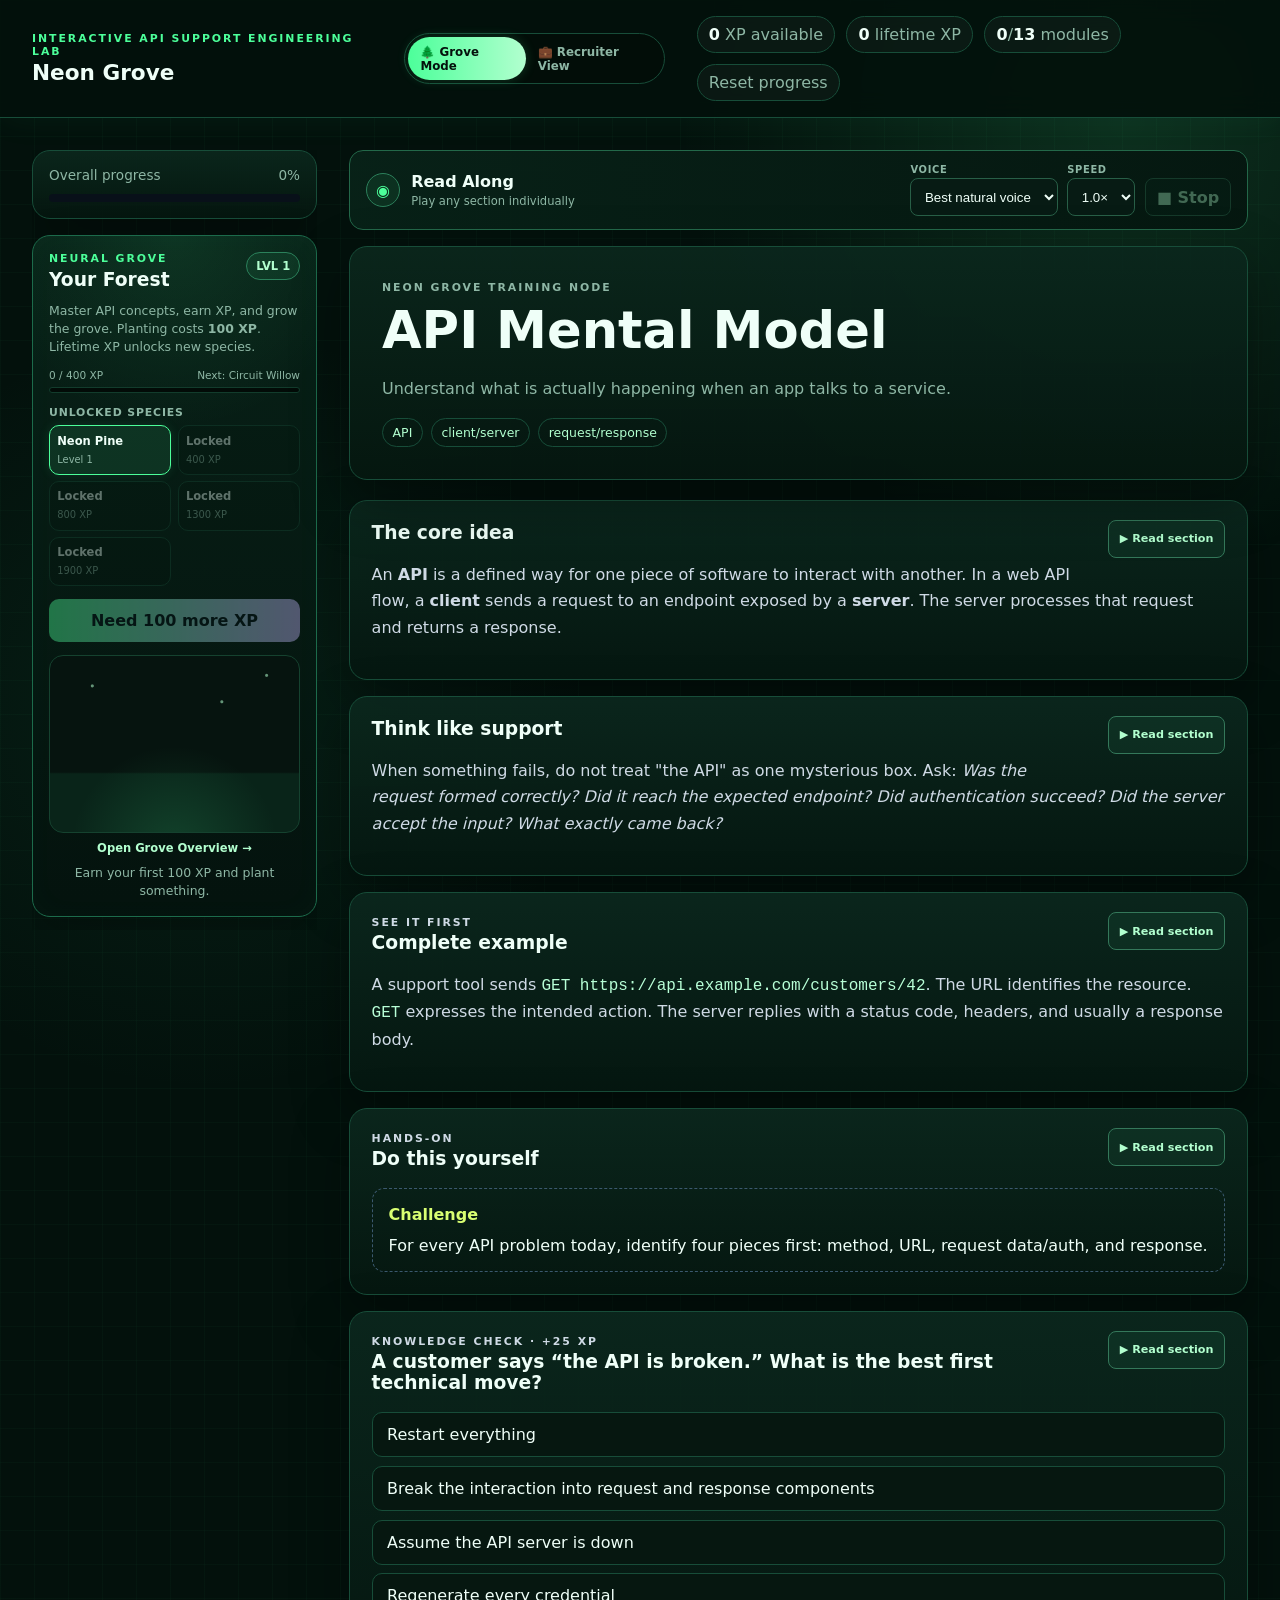
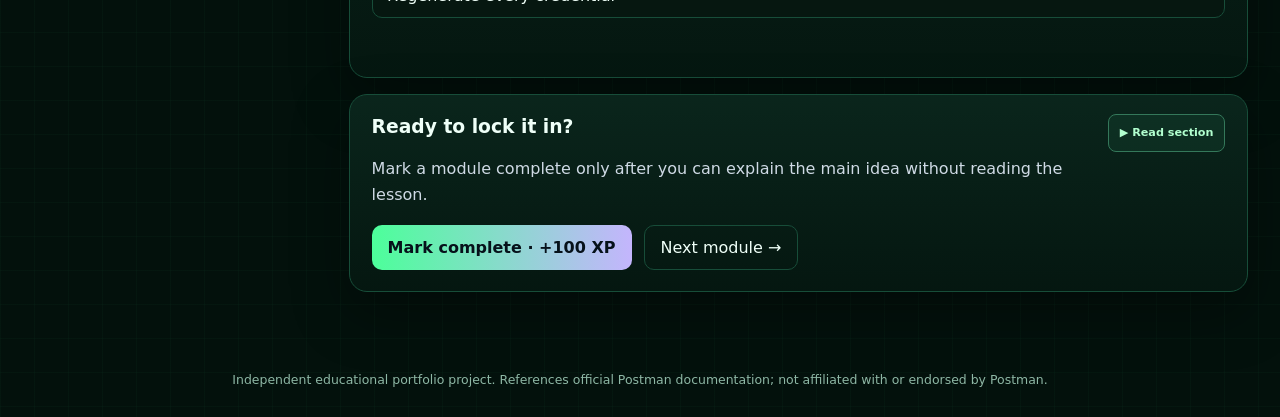
==== commit cd107138: "Add natural section-level narration" ====
--- a/index.html
+++ b/index.html
@@ -119,5 +119,6 @@
 
   <script src="data/lessons.js"></script>
   <script src="app.js"></script>
+  <script src="speech.js"></script>
 </body>
 </html>
--- a/styles.css
+++ b/styles.css
@@ -2208,4 +2208,210 @@
   font-size: .78rem;
   line-height: 1.45;
   max-width: 520px;
+}
+/* =========================================================
+   SECTION NARRATION
+   ========================================================= */
+
+.narration-toolbar {
+  display: flex;
+  justify-content: space-between;
+  align-items: center;
+  gap: 1rem;
+
+  margin-bottom: 1rem;
+  padding: .8rem 1rem;
+
+  border: 1px solid #236849;
+  border-radius: 14px;
+
+  background:
+    linear-gradient(
+      90deg,
+      rgba(8,34,24,.94),
+      rgba(5,23,16,.96)
+    );
+}
+
+
+.narration-title {
+  display: flex;
+  align-items: center;
+  gap: .7rem;
+}
+
+
+.narration-title strong {
+  display: block;
+}
+
+
+.narration-title span:last-child {
+  display: block;
+
+  margin-top: .15rem;
+
+  color: var(--muted);
+
+  font-size: .72rem;
+}
+
+
+.narration-icon {
+  display: grid;
+  place-items: center;
+
+  width: 34px;
+  height: 34px;
+
+  border: 1px solid #2c805b;
+  border-radius: 50%;
+
+  color: var(--accent);
+
+  background:
+    rgba(76,255,154,.07);
+}
+
+
+.narration-controls {
+  display: flex;
+  align-items: end;
+  gap: .6rem;
+
+  flex-wrap: wrap;
+}
+
+
+.narration-controls label {
+  display: grid;
+  gap: .2rem;
+}
+
+
+.narration-controls label > span {
+  color: var(--muted);
+
+  font-size: .62rem;
+  font-weight: 800;
+
+  text-transform: uppercase;
+  letter-spacing: .07em;
+}
+
+
+.narration-controls select {
+  min-height: 38px;
+
+  padding: .35rem .6rem;
+
+  border: 1px solid #285f47;
+  border-radius: 8px;
+
+  color: var(--text);
+
+  background: #071b14;
+}
+
+
+.narration-stop,
+.section-read-btn {
+  min-height: 38px;
+
+  padding: .42rem .68rem;
+
+  border: 1px solid #34785a;
+  border-radius: 8px;
+
+  color: var(--accent2);
+
+  background:
+    rgba(76,255,154,.055);
+
+  font-weight: 800;
+
+  cursor: pointer;
+}
+
+
+.narration-stop:disabled {
+  opacity: .35;
+  cursor: not-allowed;
+}
+
+
+.section-read-btn {
+  float: right;
+
+  margin:
+    -.15rem
+    0
+    .65rem
+    1rem;
+
+  font-size: .7rem;
+}
+
+
+.section-read-btn:hover,
+.narration-stop:not(:disabled):hover {
+  border-color: var(--accent);
+
+  background:
+    rgba(76,255,154,.11);
+}
+
+
+.card.is-speaking,
+.quiz.is-speaking,
+.ticket.is-speaking {
+  border-color: var(--accent);
+
+  box-shadow:
+    0 0 0 1px
+    rgba(76,255,154,.12),
+
+    0 0 28px
+    rgba(76,255,154,.08);
+}
+
+
+.section-read-btn.is-speaking {
+  color: #04110c;
+
+  background:
+    linear-gradient(
+      90deg,
+      var(--accent),
+      var(--accent2)
+    );
+}
+
+
+@media (max-width: 760px) {
+
+  .narration-toolbar {
+    align-items: stretch;
+    flex-direction: column;
+  }
+
+
+  .narration-controls {
+    display: grid;
+
+    grid-template-columns:
+      1fr 1fr;
+  }
+
+
+  .narration-stop {
+    grid-column:
+      1 / -1;
+  }
+
+
+  .narration-controls select {
+    width: 100%;
+  }
+
 }
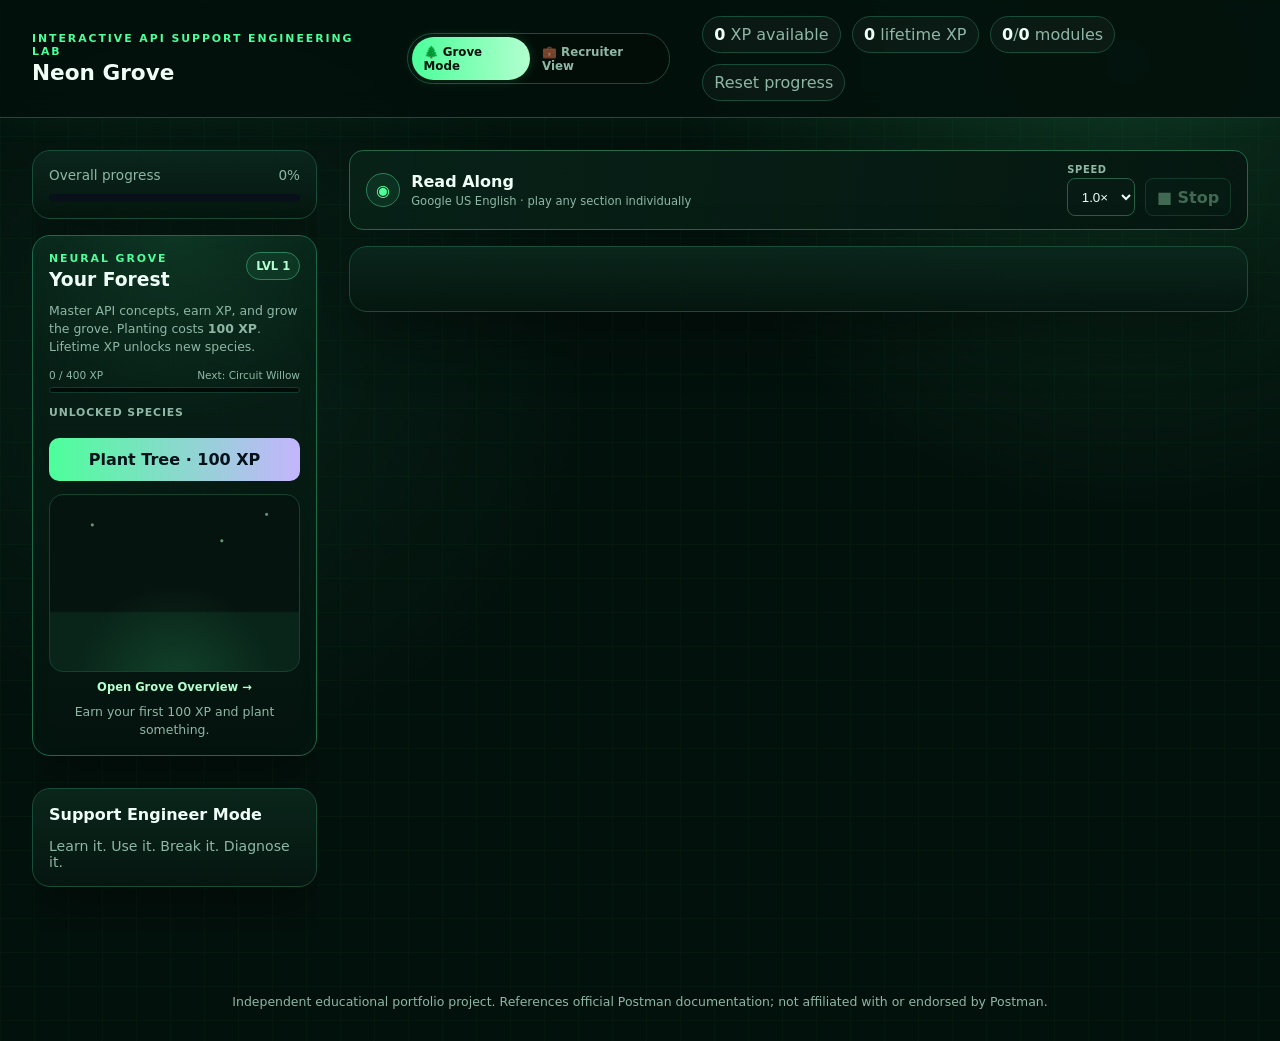
==== commit 4ea61985: "Add hands-on practice workspace and mission XP" ====
--- a/index.html
+++ b/index.html
@@ -119,6 +119,7 @@
 
   <script src="data/lessons.js"></script>
   <script src="app.js"></script>
+  <script src="practice.js"></script>
   <script src="speech.js"></script>
 </body>
 </html>
--- a/styles.css
+++ b/styles.css
@@ -2414,4 +2414,239 @@
     width: 100%;
   }
 
+}
+.narration-preview {
+  min-height: 38px;
+
+  padding: .42rem .68rem;
+
+  border: 1px solid #34785a;
+  border-radius: 8px;
+
+  color: var(--accent2);
+
+  background:
+    rgba(76,255,154,.055);
+
+  font-weight: 800;
+
+  cursor: pointer;
+}
+
+.narration-preview:hover {
+  border-color: var(--accent);
+
+  background:
+    rgba(76,255,154,.11);
+}
+/* Narration voice is intentionally hardcoded.
+   Only speed remains user-adjustable. */
+
+#voiceSelect,
+#previewVoice,
+.narration-preview {
+  display: none !important;
+}
+
+/* =========================================================
+   HANDS-ON PRACTICE WORKSPACE
+   ========================================================= */
+
+.practice-workspace {
+  margin-top: 1.4rem;
+  padding: 1.15rem;
+
+  border:
+    1px solid
+    rgba(91, 203, 255, .38);
+
+  border-radius: 14px;
+
+  background:
+    rgba(4, 24, 19, .78);
+}
+
+
+.practice-workspace-heading {
+  display: flex;
+  justify-content: space-between;
+  align-items: flex-start;
+  gap: 1rem;
+
+  margin-bottom: .8rem;
+}
+
+
+.practice-workspace-heading h4 {
+  margin: .2rem 0 0;
+  font-size: 1.05rem;
+}
+
+
+.practice-eyebrow {
+  margin: 0;
+
+  color: #9effca;
+
+  font-size: .7rem;
+  font-weight: 900;
+
+  letter-spacing: .12em;
+}
+
+
+.practice-status {
+  padding: .35rem .55rem;
+
+  border: 1px solid #315f50;
+  border-radius: 999px;
+
+  color: #a9c8bc;
+
+  font-size: .68rem;
+  font-weight: 800;
+
+  white-space: nowrap;
+}
+
+
+.practice-instructions {
+  margin: 0 0 1rem;
+
+  color: #c7d8d1;
+  line-height: 1.6;
+}
+
+
+.practice-label {
+  display: grid;
+  gap: .45rem;
+
+  color: #d9eee5;
+
+  font-size: .76rem;
+  font-weight: 800;
+}
+
+
+.practice-evidence {
+  width: 100%;
+  box-sizing: border-box;
+
+  min-height: 110px;
+
+  padding: .8rem;
+
+  border: 1px solid #315f50;
+  border-radius: 10px;
+
+  resize: vertical;
+
+  color: #effff7;
+  background: #061b14;
+
+  font: inherit;
+  font-weight: 400;
+  line-height: 1.5;
+}
+
+
+.practice-evidence:focus {
+  outline: 2px solid rgba(113, 255, 179, .35);
+  border-color: #71ffb3;
+}
+
+
+.practice-footer {
+  display: flex;
+  justify-content: space-between;
+  align-items: center;
+  gap: .8rem;
+
+  margin-top: .8rem;
+}
+
+
+.practice-help {
+  color: #799b8e;
+
+  font-size: .68rem;
+}
+
+
+.practice-complete-btn {
+  min-height: 42px;
+
+  padding: .55rem .85rem;
+
+  border: 1px solid #45a778;
+  border-radius: 9px;
+
+  color: #baffd7;
+  background: rgba(73, 220, 142, .08);
+
+  font-weight: 900;
+  cursor: pointer;
+}
+
+
+.practice-complete-btn:hover:not(:disabled) {
+  border-color: #75ffb5;
+
+  background:
+    rgba(73, 220, 142, .15);
+}
+
+
+.practice-complete-btn:disabled {
+  opacity: .72;
+  cursor: default;
+}
+
+
+.practice-feedback {
+  min-height: 1.4em;
+
+  margin-top: .65rem;
+
+  color: #9effca;
+
+  font-size: .75rem;
+  font-weight: 800;
+}
+
+
+.practice-complete {
+  border-color:
+    rgba(113, 255, 179, .58);
+}
+
+
+.practice-complete .practice-status {
+  border-color: #43a574;
+  color: #91ffc2;
+
+  background:
+    rgba(73, 220, 142, .08);
+}
+
+
+@media (max-width: 720px) {
+
+  .practice-workspace-heading,
+  .practice-footer {
+    flex-direction: column;
+    align-items: stretch;
+  }
+
+
+  .practice-status {
+    align-self: flex-start;
+  }
+
+
+  .practice-complete-btn {
+    width: 100%;
+  }
+
 }
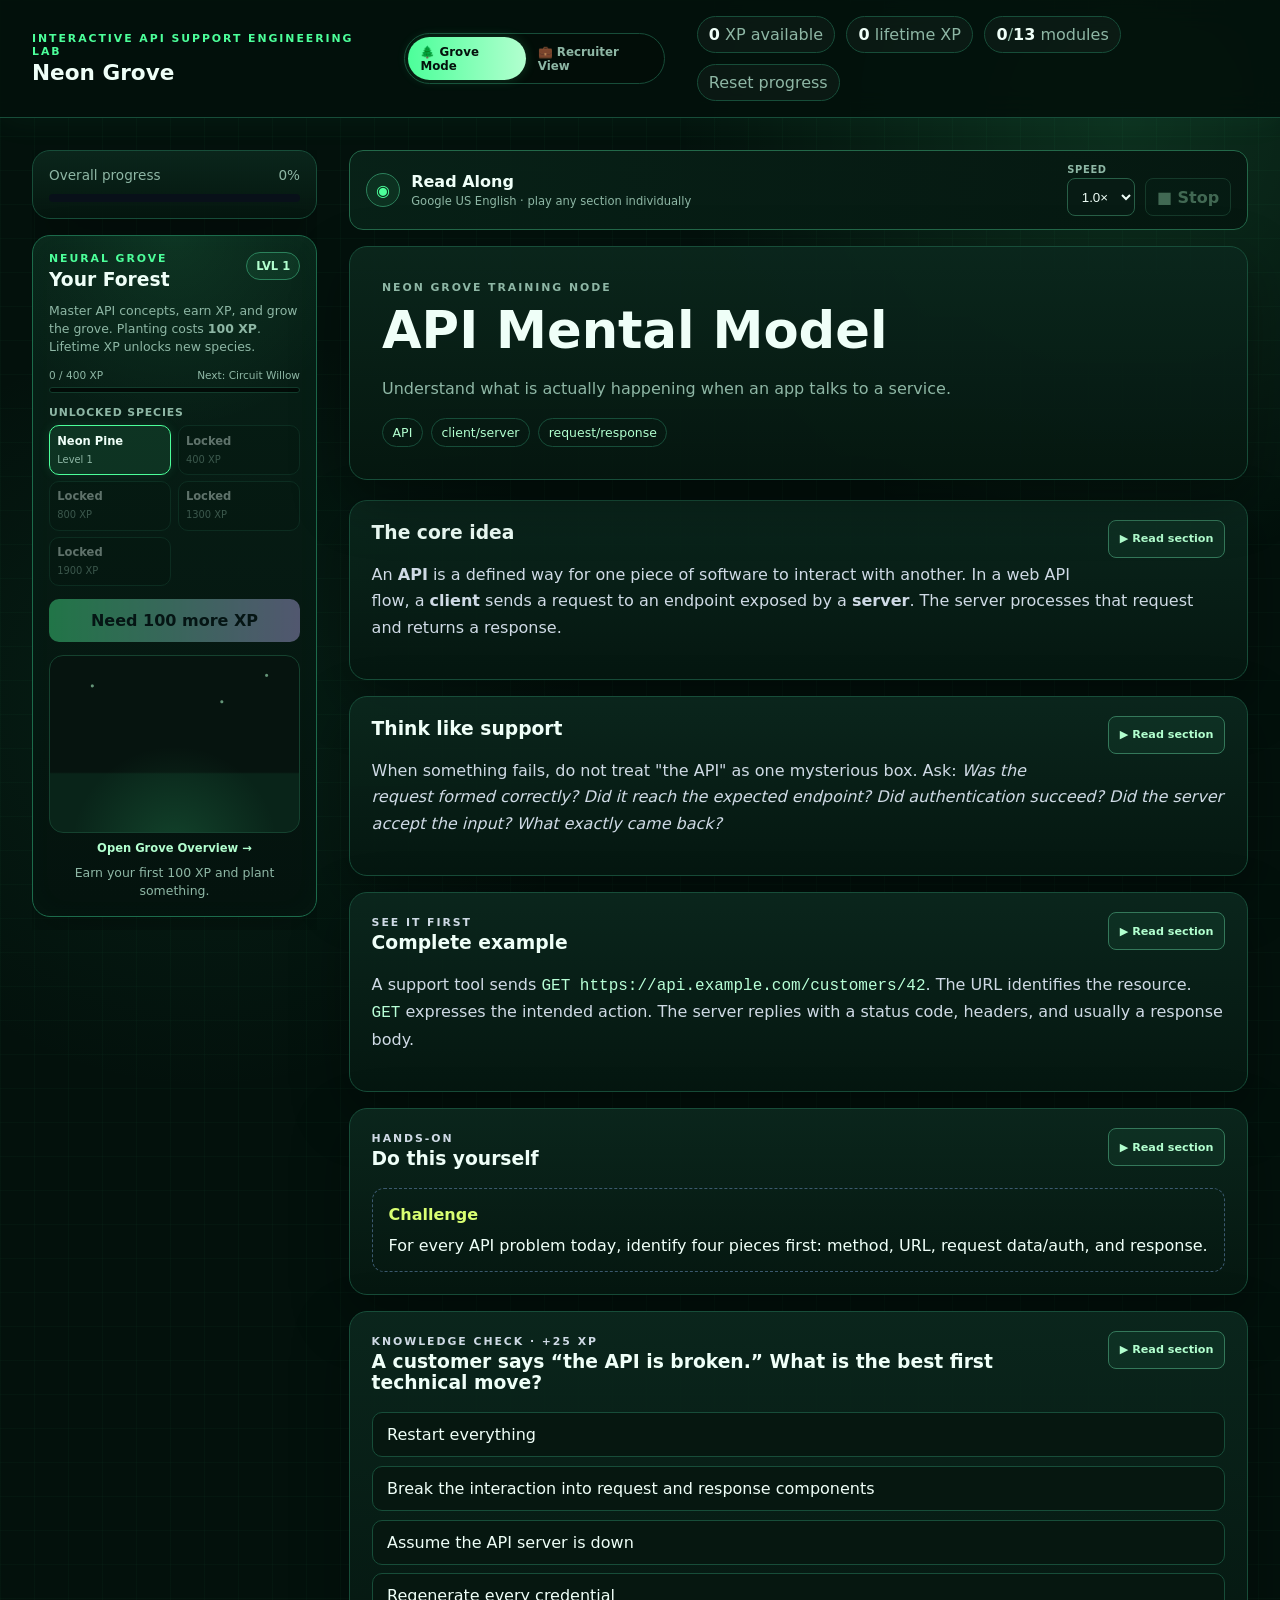
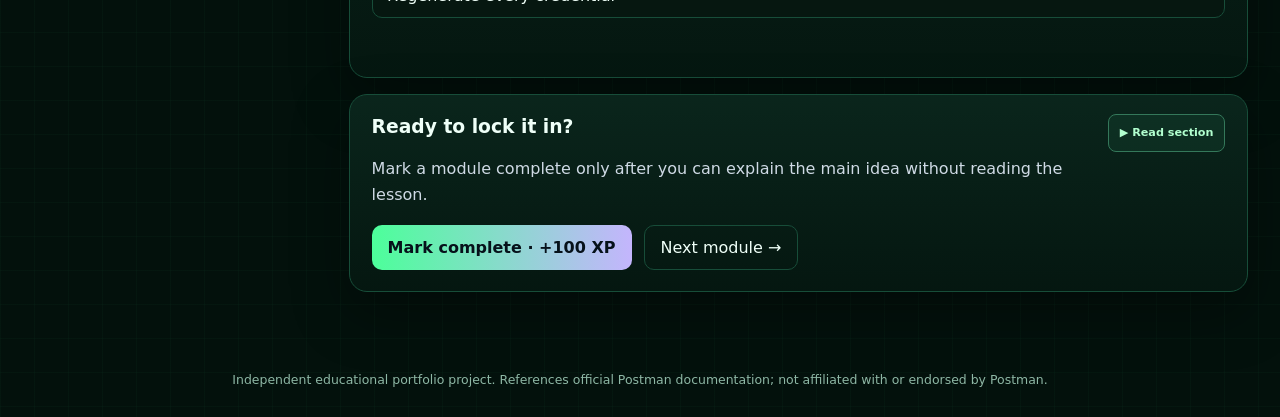
==== commit d396cc28: "Add five-question module quizzes and quiz XP" ====
--- a/index.html
+++ b/index.html
@@ -119,6 +119,8 @@
 
   <script src="data/lessons.js"></script>
   <script src="app.js"></script>
+  <script src="data/module-quizzes.js"></script>
+  <script src="module-quiz.js"></script>
   <script src="practice.js"></script>
   <script src="speech.js"></script>
 </body>
--- a/styles.css
+++ b/styles.css
@@ -2649,4 +2649,323 @@
     width: 100%;
   }
 
+}
+/* =========================================================
+   INDIVIDUAL TREE GROWTH
+   ========================================================= */
+
+.tree {
+  transform-origin: center bottom;
+
+  transition:
+    scale .35s ease,
+    opacity .35s ease;
+}
+
+
+/* Newly planted */
+.tree.growth-seed {
+  scale: .20;
+
+  opacity: .48;
+}
+
+
+/* +50 XP after planting */
+.tree.growth-sprout {
+  scale: .42;
+
+  opacity: .70;
+}
+
+
+/* +125 XP after planting */
+.tree.growth-sapling {
+  scale: .70;
+
+  opacity: .88;
+}
+
+
+/* +250 XP after planting */
+.tree.growth-mature {
+  scale: 1;
+
+  opacity: 1;
+}
+
+
+.growth-stage-legend {
+  display: grid;
+
+  grid-template-columns:
+    repeat(4, minmax(0, 1fr));
+
+  gap: .65rem;
+
+  margin-top: 1rem;
+}
+
+
+.growth-stage-legend span {
+  display: flex;
+  flex-direction: column;
+  gap: .15rem;
+
+  padding: .7rem .8rem;
+
+  border:
+    1px solid
+    rgba(88, 190, 137, .27);
+
+  border-radius: 10px;
+
+  color: #9db9ad;
+
+  background:
+    rgba(8, 35, 25, .5);
+
+  font-size: .72rem;
+}
+
+
+.growth-stage-legend strong {
+  color: #b8ffd5;
+
+  font-size: 1.05rem;
+}
+
+
+@media (max-width: 650px) {
+
+  .growth-stage-legend {
+    grid-template-columns:
+      repeat(2, minmax(0, 1fr));
+  }
+
+}
+/* =========================================================
+   FIVE QUESTION MODULE QUIZ
+   ========================================================= */
+
+.module-quiz {
+  margin-top: 1rem;
+  padding: 1.25rem;
+
+  border: 1px solid rgba(78, 210, 145, .34);
+  border-radius: 14px;
+
+  background: rgba(5, 27, 19, .76);
+}
+
+
+.module-quiz-heading {
+  display: flex;
+  justify-content: space-between;
+  gap: 1rem;
+
+  margin-bottom: 1rem;
+}
+
+
+.module-quiz-heading h2 {
+  margin: .25rem 0;
+}
+
+
+.module-quiz-heading p {
+  margin: .25rem 0 0;
+  color: var(--muted);
+}
+
+
+.module-quiz-eyebrow {
+  color: #8dffc1 !important;
+
+  font-size: .7rem;
+  font-weight: 900;
+
+  letter-spacing: .11em;
+}
+
+
+.module-quiz-best {
+  min-width: 65px;
+
+  text-align: center;
+}
+
+
+.module-quiz-best span {
+  display: block;
+
+  color: var(--muted);
+
+  font-size: .62rem;
+  font-weight: 900;
+}
+
+
+.module-quiz-best strong {
+  display: block;
+
+  margin-top: .2rem;
+
+  font-size: 1.25rem;
+}
+
+
+.module-quiz-passed {
+  margin-bottom: 1rem;
+  padding: .65rem .8rem;
+
+  border: 1px solid rgba(98, 255, 169, .32);
+  border-radius: 9px;
+
+  color: #a9ffd0;
+
+  background: rgba(76, 220, 139, .08);
+
+  font-weight: 800;
+}
+
+
+.module-quiz-question {
+  margin: 0 0 .9rem;
+  padding: 1rem;
+
+  border: 1px solid rgba(89, 139, 117, .30);
+  border-radius: 11px;
+}
+
+
+.module-quiz-question legend {
+  padding: 0 .35rem;
+
+  color: #e8fff3;
+
+  font-weight: 800;
+  line-height: 1.45;
+}
+
+
+.module-quiz-number {
+  display: inline-grid;
+  place-items: center;
+
+  width: 24px;
+  height: 24px;
+
+  margin-right: .4rem;
+
+  border: 1px solid #3b7257;
+  border-radius: 50%;
+
+  color: #a8ffd1;
+
+  font-size: .72rem;
+}
+
+
+.module-quiz-choices {
+  display: grid;
+  gap: .45rem;
+
+  margin-top: .75rem;
+}
+
+
+.module-quiz-choice {
+  display: flex;
+  align-items: flex-start;
+  gap: .6rem;
+
+  min-height: 42px;
+
+  padding: .6rem .7rem;
+
+  border: 1px solid rgba(71, 119, 96, .32);
+  border-radius: 8px;
+
+  cursor: pointer;
+
+  background: rgba(4, 20, 15, .55);
+}
+
+
+.module-quiz-choice:hover {
+  border-color: rgba(100, 230, 164, .52);
+}
+
+
+.module-quiz-choice input {
+  margin-top: .22rem;
+}
+
+
+.module-quiz-explanation {
+  margin-top: .65rem;
+
+  color: #b9cfc5;
+
+  font-size: .77rem;
+  line-height: 1.5;
+}
+
+
+.module-quiz-question.quiz-answer-correct {
+  border-color: rgba(91, 244, 156, .62);
+
+  background: rgba(56, 171, 108, .07);
+}
+
+
+.module-quiz-question.quiz-answer-wrong {
+  border-color: rgba(255, 131, 118, .55);
+
+  background: rgba(183, 71, 60, .07);
+}
+
+
+.module-quiz-actions {
+  display: flex;
+  justify-content: space-between;
+  align-items: center;
+  gap: 1rem;
+
+  margin-top: 1rem;
+}
+
+
+.module-quiz-feedback {
+  color: #aaffcf;
+
+  font-size: .82rem;
+  font-weight: 800;
+}
+
+
+.module-quiz-submit {
+  white-space: nowrap;
+}
+
+
+@media (max-width: 700px) {
+
+  .module-quiz-heading,
+  .module-quiz-actions {
+    flex-direction: column;
+    align-items: stretch;
+  }
+
+
+  .module-quiz-best {
+    text-align: left;
+  }
+
+
+  .module-quiz-submit {
+    width: 100%;
+  }
+
 }
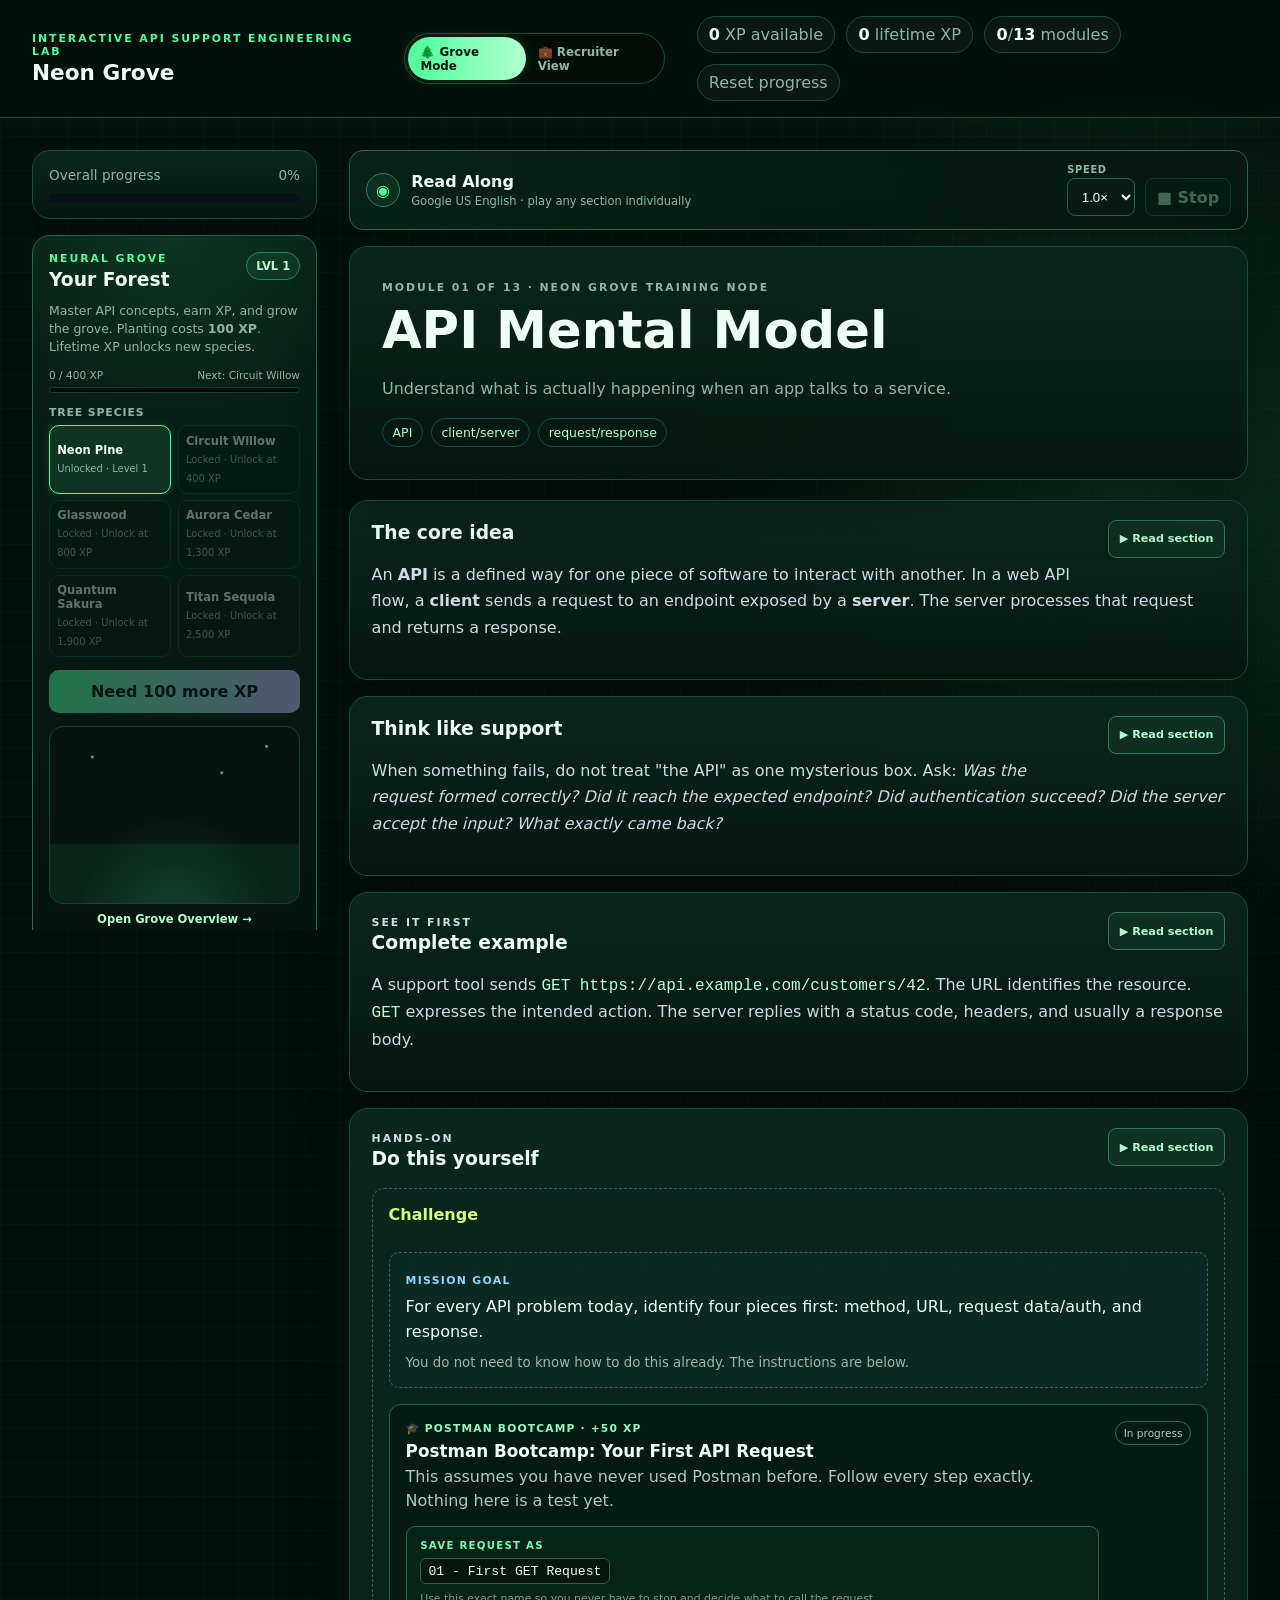
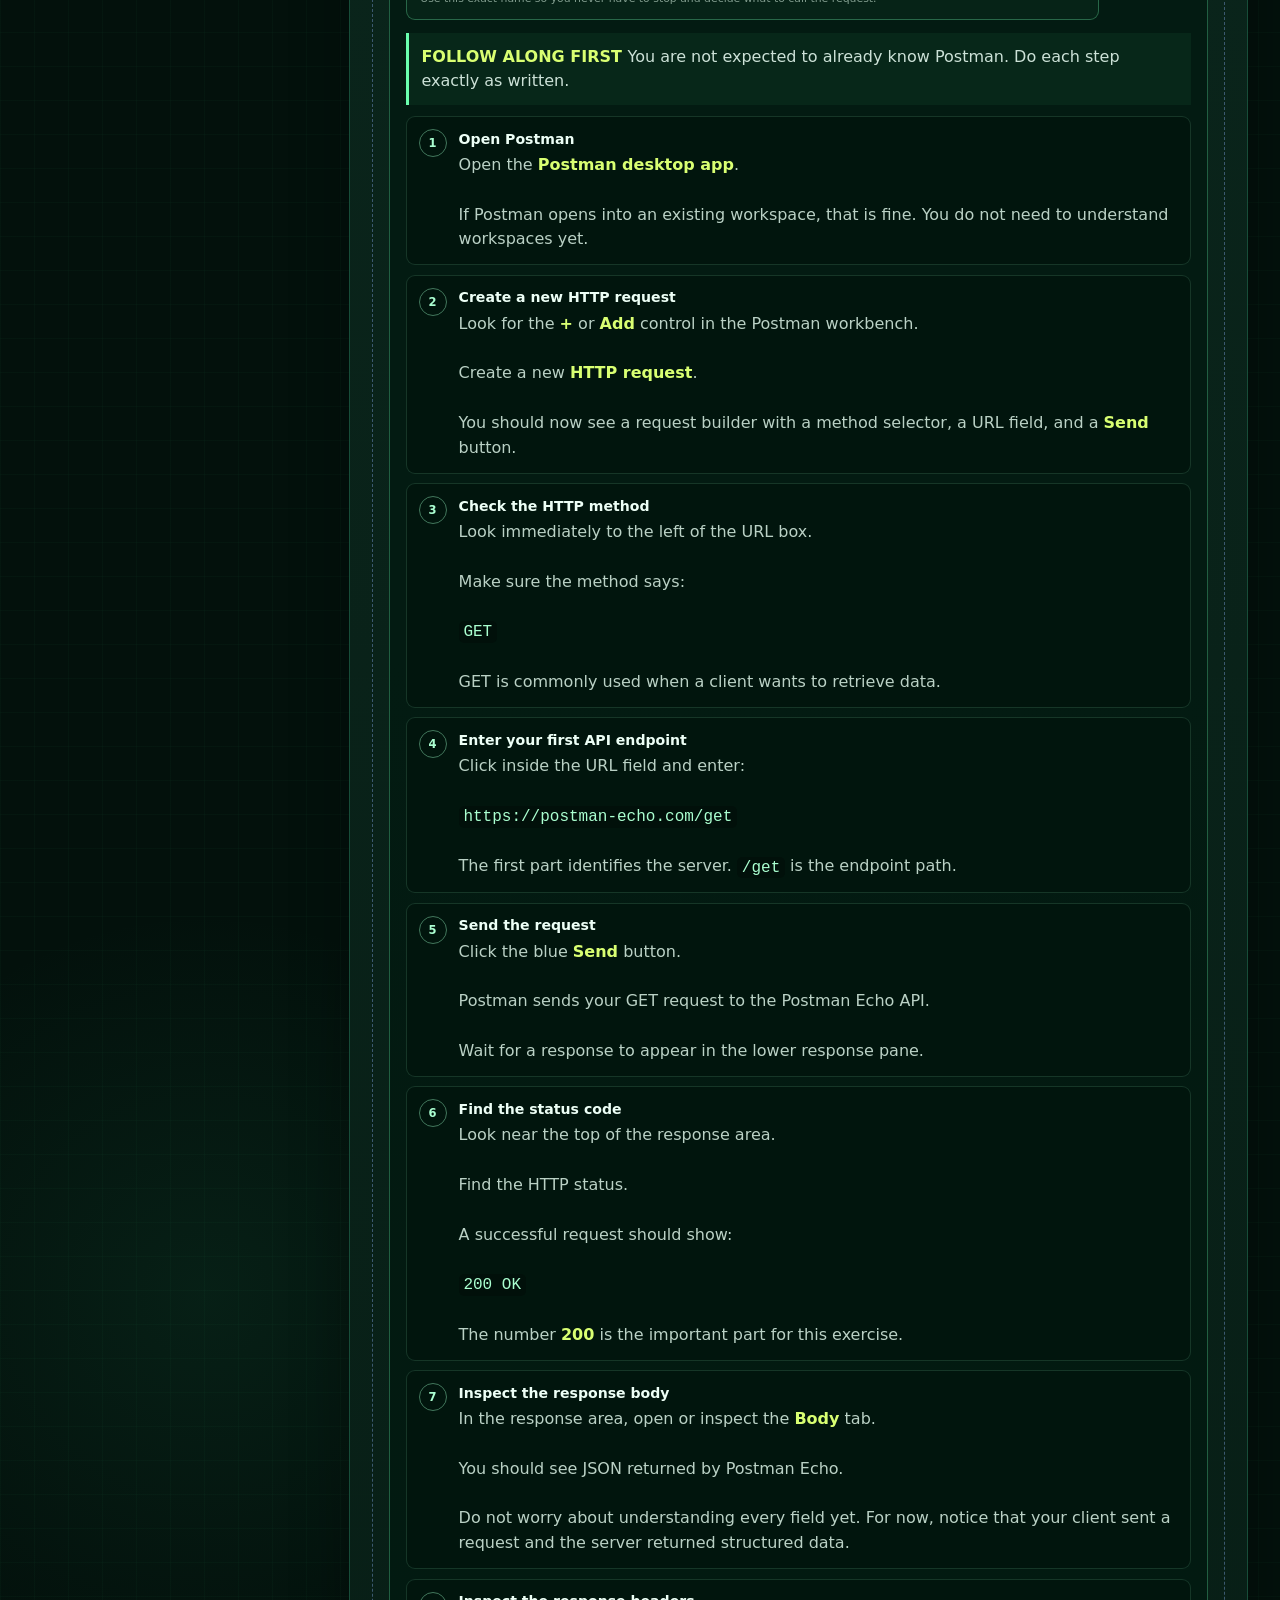
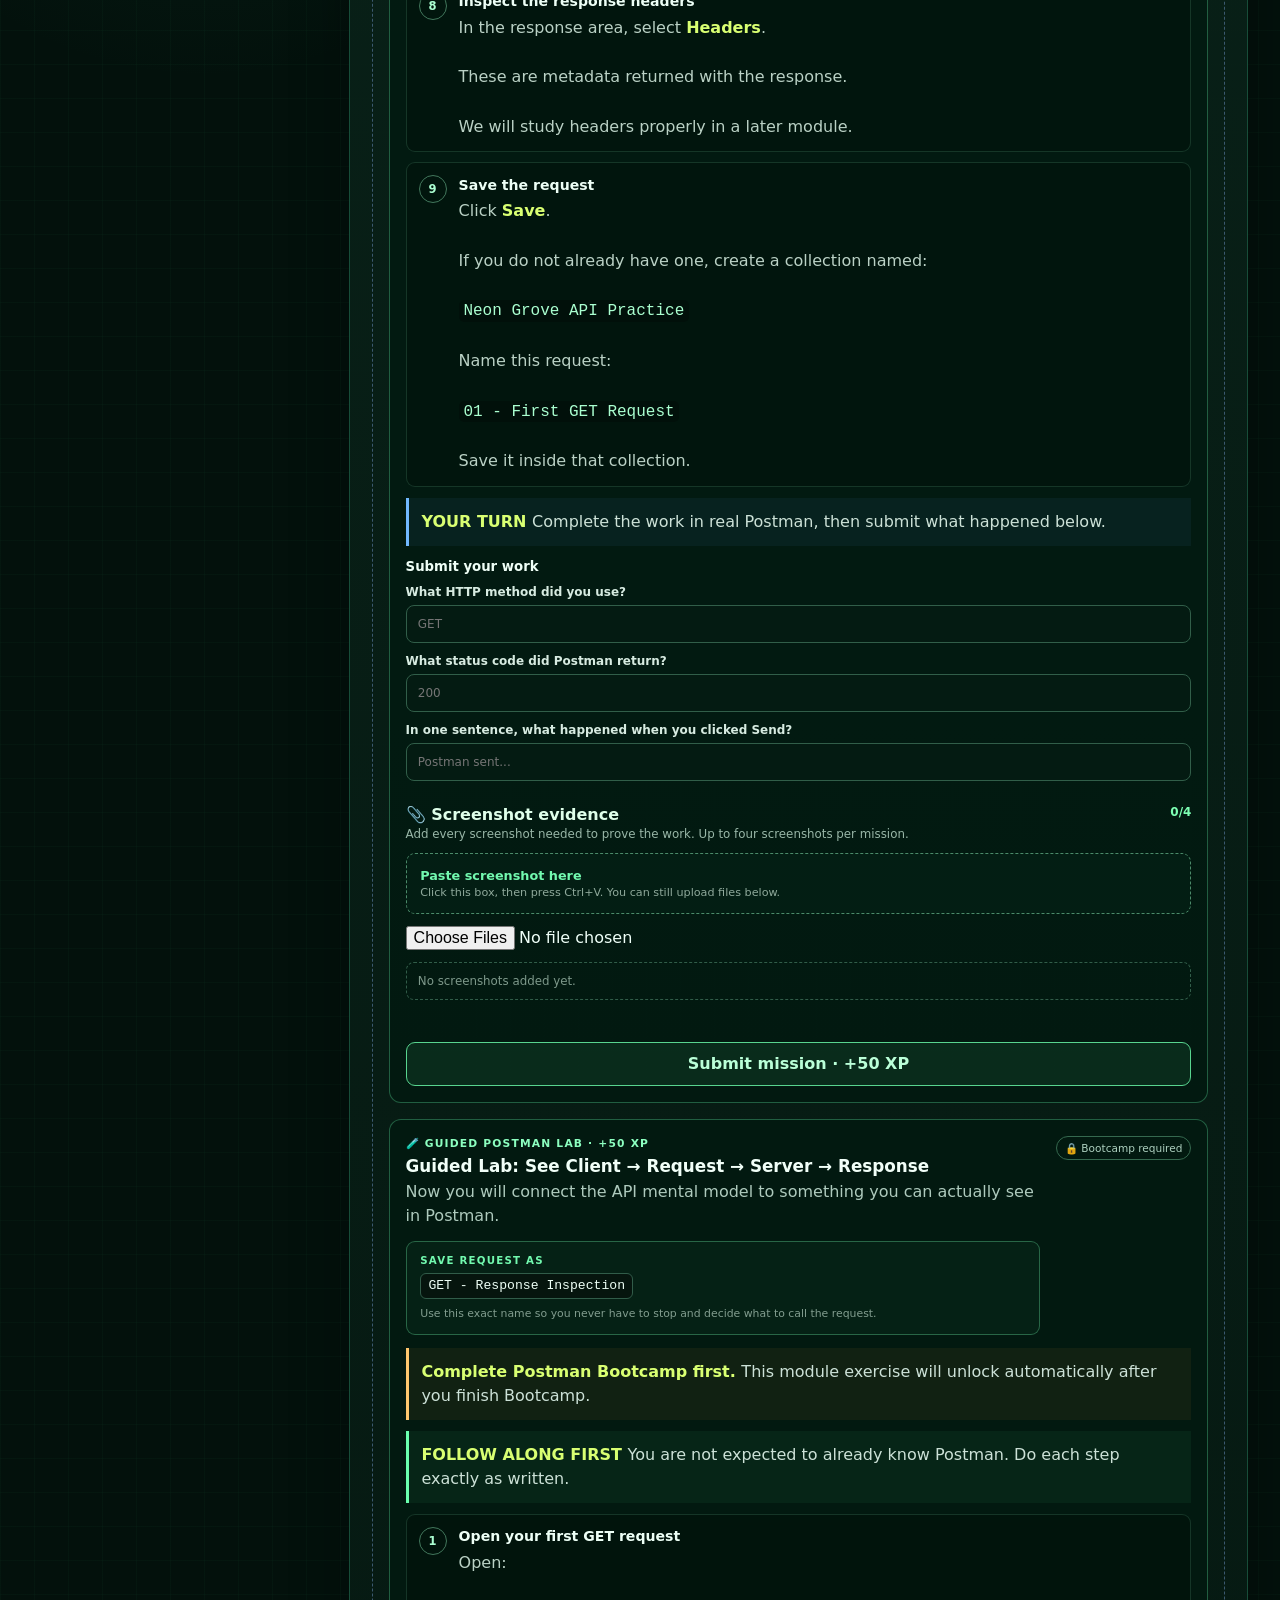
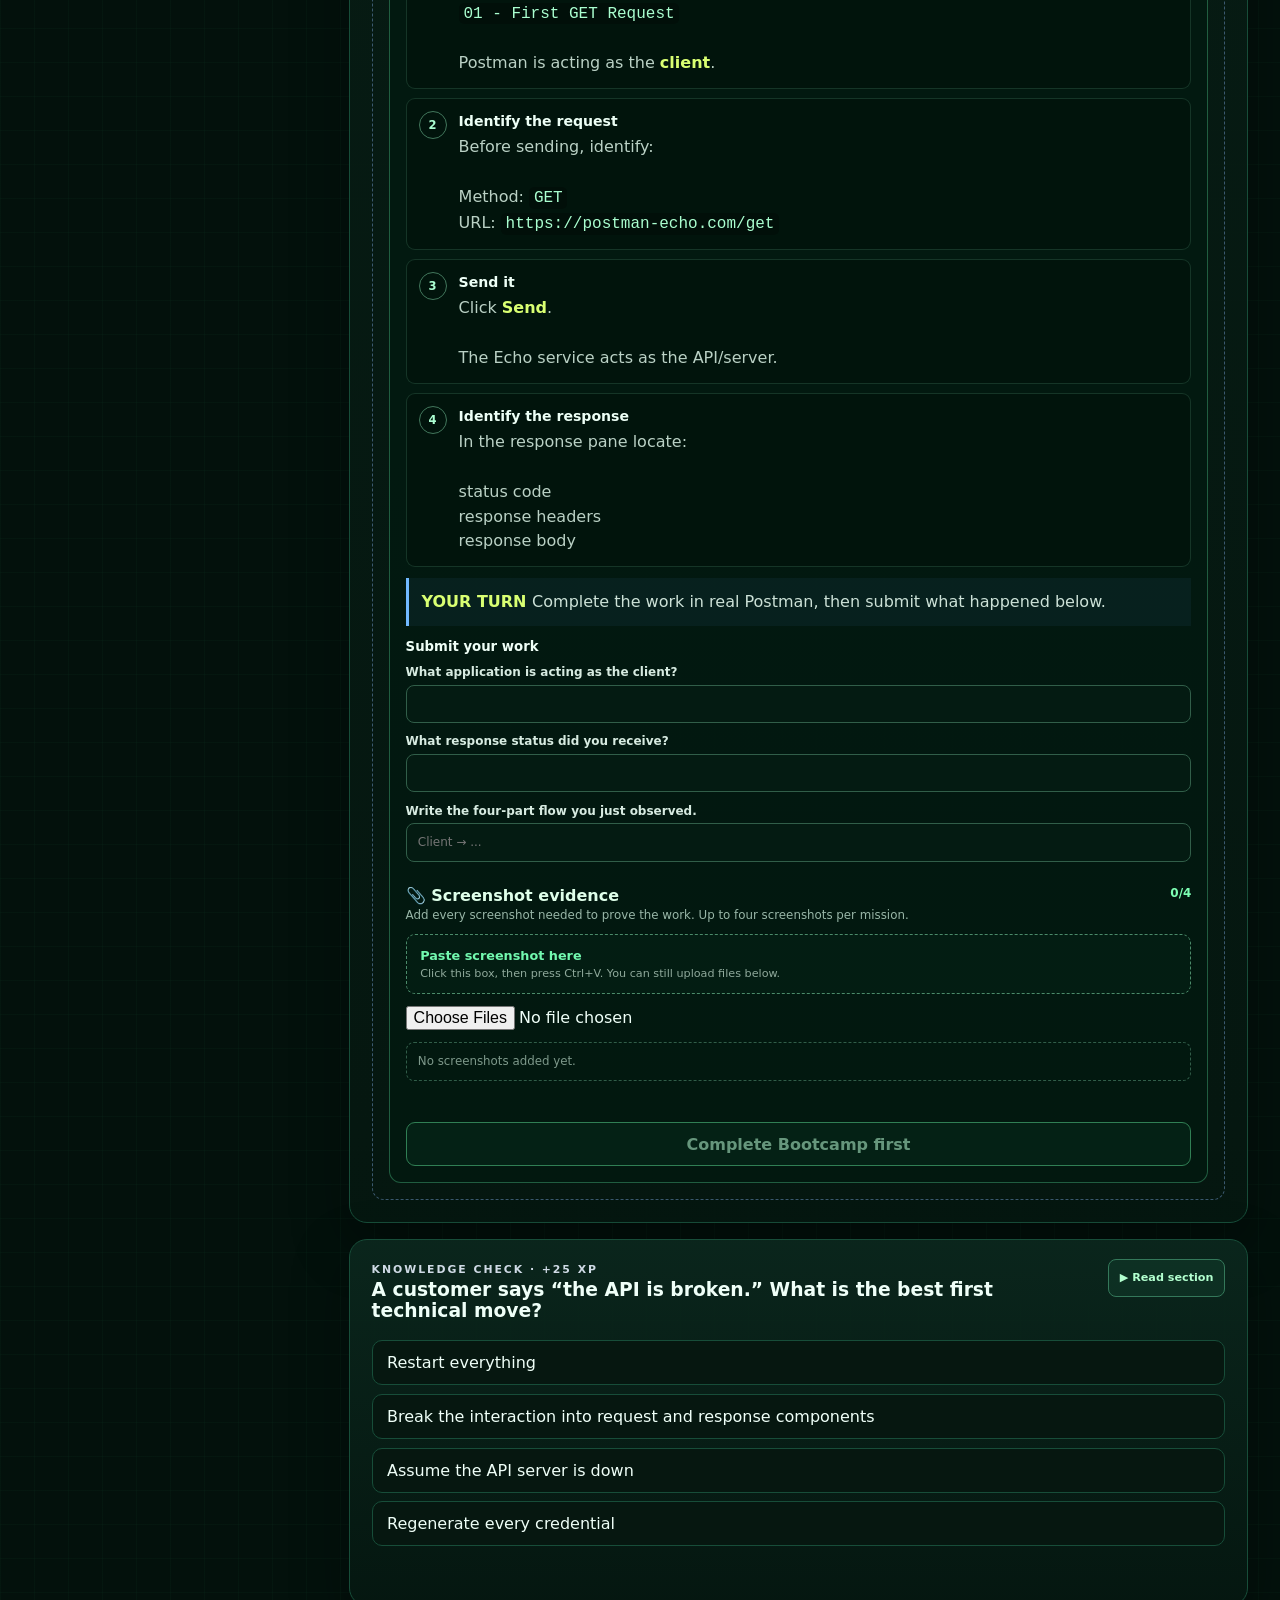
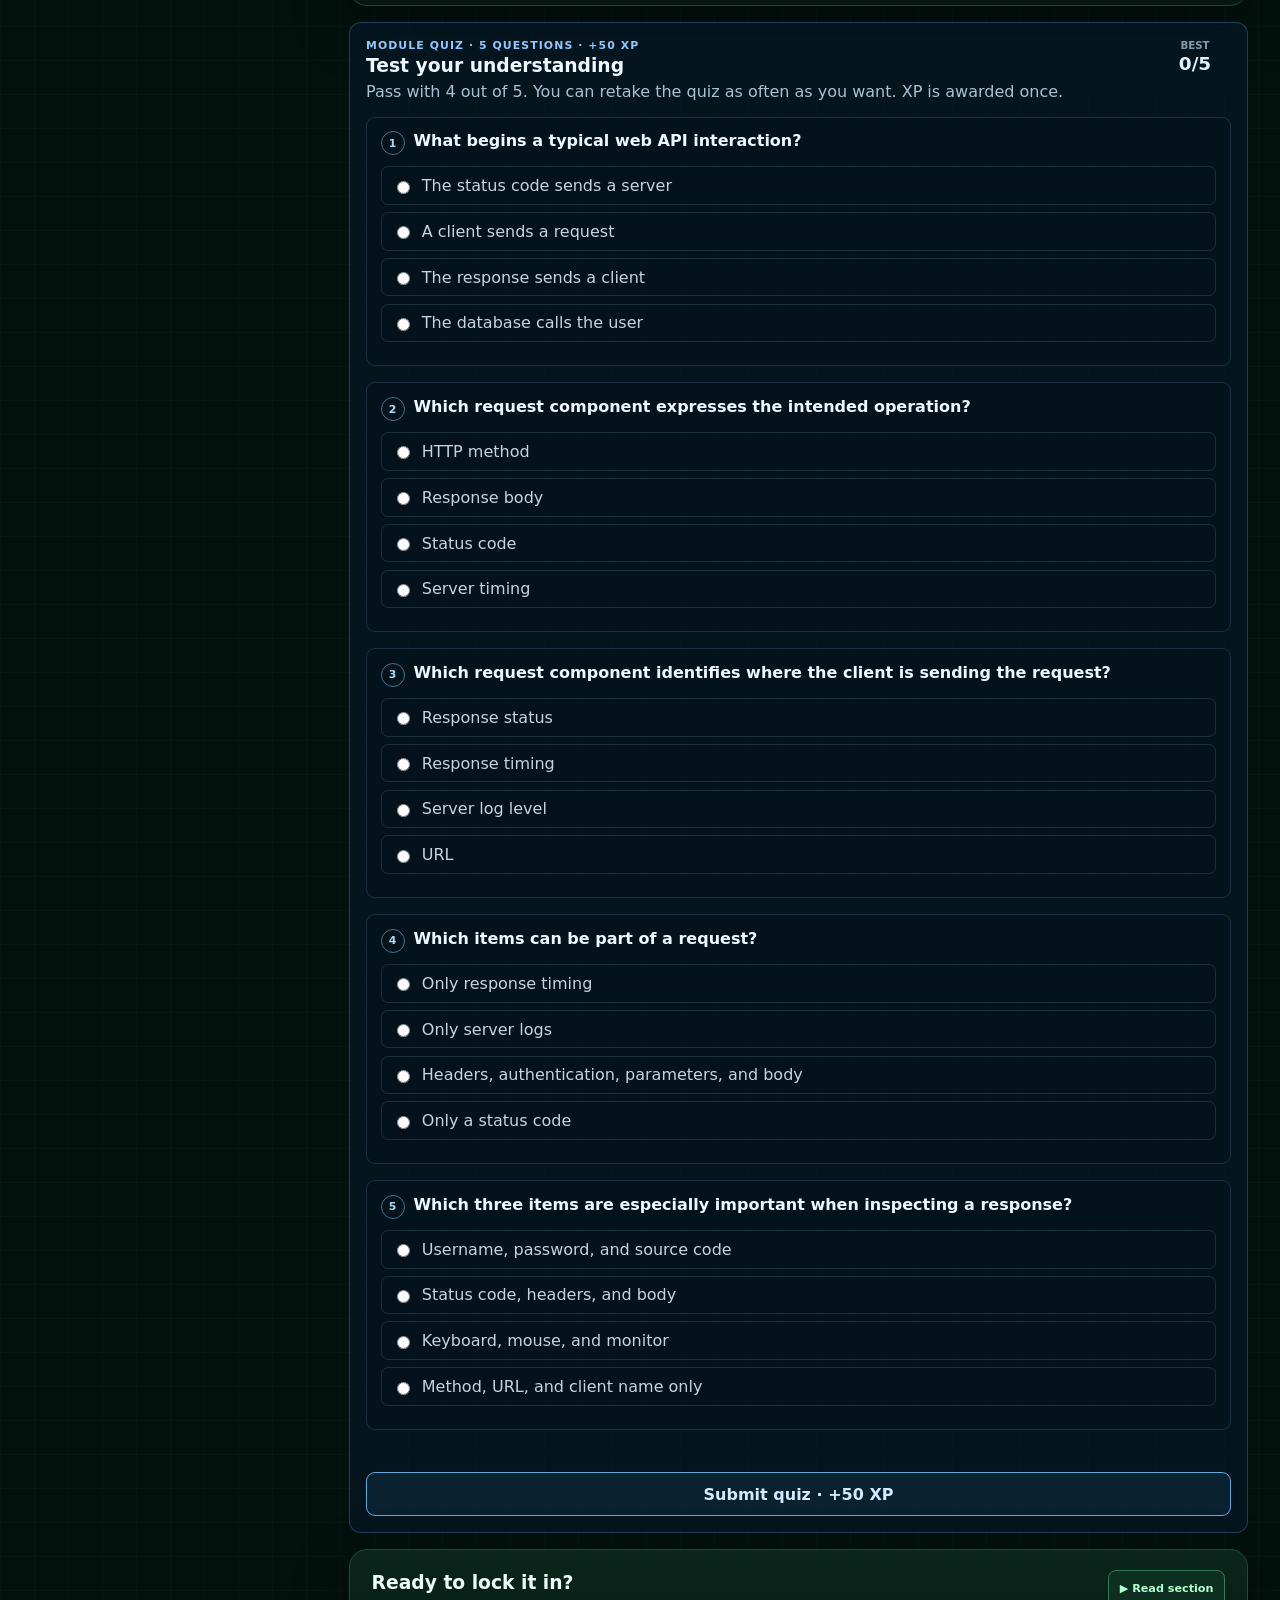
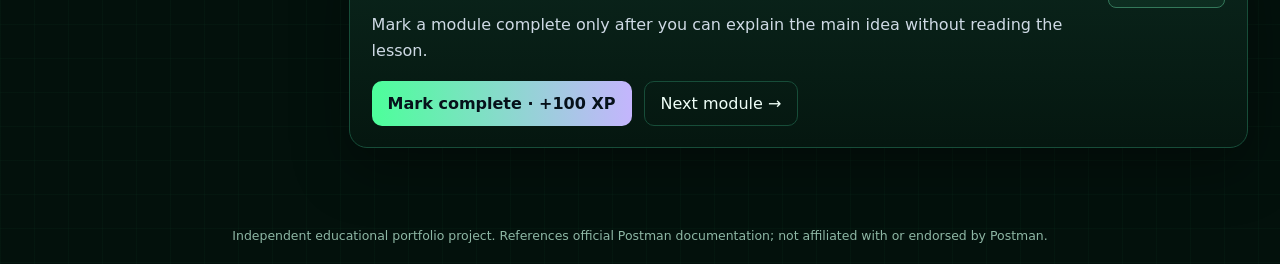
==== commit e8c6e988: "Complete Neon Grove API support lab and recruiter portfolio" ====
--- a/index.html
+++ b/index.html
@@ -5,7 +5,7 @@
   <meta name="viewport" content="width=device-width, initial-scale=1" />
   <meta name="description" content="Interactive API troubleshooting lab for learning REST APIs, HTTP, JSON, authentication, Postman, and support-engineering workflows." />
   <title>Neon Grove: API Support Lab</title>
-  <link rel="stylesheet" href="styles.css" />
+  <link rel="stylesheet" href="styles.css?v=20261002114543" />
 </head>
 <body>
   <header class="topbar">
@@ -71,7 +71,7 @@
           </div>
         </div>
 
-        <p class="forest-label">Unlocked species</p>
+        <p class="forest-label">Tree species</p>
         <div id="speciesPicker" class="species-picker"></div>
 
         <button id="plantTreeBtn"
@@ -117,11 +117,15 @@
     Independent educational portfolio project. References official Postman documentation; not affiliated with or endorsed by Postman.
   </footer>
 
-  <script src="data/lessons.js"></script>
-  <script src="app.js"></script>
-  <script src="data/module-quizzes.js"></script>
-  <script src="module-quiz.js"></script>
-  <script src="practice.js"></script>
-  <script src="speech.js"></script>
+
+
+
+
+
+  <script src="data/lessons.js?v=20261003125410"></script>
+  <script src="data/postman-tutorials.js?v=20261003125410"></script>
+  <script src="data/module-quizzes.js?v=20261003125410"></script>
+  <script src="app.js?v=20261003175802"></script>
+  <script src="speech.js?v=20261003125410"></script>
 </body>
 </html>
--- a/styles.css
+++ b/styles.css
@@ -2968,4 +2968,3304 @@
     width: 100%;
   }
 
-}+}
+/* =========================================================
+   POSTMAN HANDS-ON MISSION STEPS
+   ========================================================= */
+
+.practice-postman-callout {
+  margin-bottom: 1rem;
+  padding: .8rem .9rem;
+
+  border-left: 3px solid #72ffb5;
+
+  color: #cceade;
+
+  background:
+    rgba(77, 225, 148, .07);
+
+  line-height: 1.55;
+}
+
+
+.practice-steps {
+  display: grid;
+  gap: .55rem;
+
+  margin-bottom: 1rem;
+}
+
+
+.practice-step {
+  display: flex;
+  align-items: flex-start;
+  gap: .7rem;
+
+  padding: .6rem .7rem;
+
+  border:
+    1px solid
+    rgba(78, 143, 111, .24);
+
+  border-radius: 9px;
+
+  background:
+    rgba(4, 21, 15, .46);
+
+  color: #c4ddd2;
+
+  line-height: 1.45;
+}
+
+
+.practice-step-number {
+  display: grid;
+  place-items: center;
+
+  flex: 0 0 24px;
+
+  width: 24px;
+  height: 24px;
+
+  border:
+    1px solid #397957;
+
+  border-radius: 50%;
+
+  color: #a6ffd0;
+
+  font-size: .7rem;
+  font-weight: 900;
+}
+/* =========================================================
+   POSTMAN TRAINING SYSTEM
+   ========================================================= */
+
+.postman-training-area {
+  display: grid;
+  gap: 1rem;
+
+  margin-top: 1.25rem;
+}
+
+
+.guided-mission {
+  padding: 1.2rem;
+
+  border:
+    1px solid
+    rgba(94, 218, 158, .35);
+
+  border-radius: 14px;
+
+  background:
+    rgba(5, 28, 20, .80);
+}
+
+
+.guided-mission.mission-complete {
+  border-color:
+    rgba(111, 255, 177, .58);
+}
+
+
+.guided-mission-header {
+  display: flex;
+  align-items: flex-start;
+  justify-content: space-between;
+  gap: 1rem;
+
+  margin-bottom: 1rem;
+}
+
+
+.guided-mission-header h3 {
+  margin:
+    .25rem 0 .3rem;
+
+  color: #effff6;
+
+  font-size: 1.08rem;
+}
+
+
+.guided-mission-header p {
+  margin: 0;
+
+  max-width: 700px;
+
+  color: #b9cdc4;
+
+  line-height: 1.55;
+}
+
+
+.guided-kicker {
+  color: #8dffc1 !important;
+
+  font-size: .69rem;
+
+  font-weight: 900;
+
+  letter-spacing: .12em;
+}
+
+
+.guided-status {
+  padding:
+    .35rem .55rem;
+
+  border:
+    1px solid #35684f;
+
+  border-radius: 999px;
+
+  color: #a8cab9;
+
+  font-size: .68rem;
+
+  font-weight: 800;
+
+  white-space: nowrap;
+}
+
+
+.guided-example-banner,
+.your-turn-banner {
+  margin-bottom: .9rem;
+
+  padding:
+    .7rem .8rem;
+
+  border-left:
+    3px solid #64e8a0;
+
+  color: #cde5da;
+
+  background:
+    rgba(66, 204, 130, .07);
+
+  line-height: 1.55;
+}
+
+
+.your-turn-banner {
+  margin-top: 1rem;
+
+  border-left-color:
+    #77baff;
+
+  background:
+    rgba(76, 147, 220, .08);
+}
+
+
+.guided-steps {
+  display: grid;
+  gap: .65rem;
+}
+
+
+.guided-step {
+  display: flex;
+  gap: .8rem;
+
+  padding: .8rem;
+
+  border:
+    1px solid
+    rgba(70, 132, 101, .27);
+
+  border-radius: 10px;
+
+  background:
+    rgba(3, 18, 13, .47);
+}
+
+
+.guided-step-check {
+  display: flex;
+
+  align-items: flex-start;
+
+  cursor: pointer;
+}
+
+
+.guided-step-check input {
+  position: absolute;
+
+  opacity: 0;
+
+  pointer-events: none;
+}
+
+
+.guided-step-number {
+  display: grid;
+  place-items: center;
+
+  width: 28px;
+  height: 28px;
+
+  border:
+    1px solid #3e765a;
+
+  border-radius: 50%;
+
+  color: #a4ffd0;
+
+  font-size: .73rem;
+
+  font-weight: 900;
+
+  transition:
+    background .2s ease,
+    border-color .2s ease;
+}
+
+
+.guided-step-check input:checked +
+.guided-step-number {
+  border-color: #6affad;
+
+  color: #071910;
+
+  background: #6affad;
+}
+
+
+.guided-step-content {
+  flex: 1;
+
+  min-width: 0;
+}
+
+
+.guided-step-content h5 {
+  margin:
+    .15rem 0 .45rem;
+
+  color: #e8fff2;
+
+  font-size: .87rem;
+}
+
+
+.guided-step-content div {
+  color: #b9cdc4;
+
+  line-height: 1.58;
+}
+
+
+.guided-step-content code {
+  display: inline-block;
+
+  max-width: 100%;
+
+  padding:
+    .15rem .35rem;
+
+  border:
+    1px solid
+    rgba(84, 145, 113, .28);
+
+  border-radius: 5px;
+
+  overflow-wrap: anywhere;
+
+  color: #aaffcf;
+
+  background:
+    rgba(0, 0, 0, .22);
+}
+
+
+.mission-evidence {
+  margin-top: 1rem;
+
+  padding-top: 1rem;
+
+  border-top:
+    1px solid
+    rgba(91, 143, 118, .25);
+}
+
+
+.mission-evidence h4 {
+  margin:
+    0 0 .8rem;
+
+  color: #eafff3;
+}
+
+
+.mission-fields {
+  display: grid;
+  gap: .75rem;
+}
+
+
+.mission-field {
+  display: grid;
+  gap: .38rem;
+
+  color: #d9eee4;
+
+  font-size: .76rem;
+
+  font-weight: 800;
+}
+
+
+.mission-field input,
+.mission-field textarea {
+  width: 100%;
+
+  box-sizing: border-box;
+
+  padding: .72rem;
+
+  border:
+    1px solid #315e4b;
+
+  border-radius: 9px;
+
+  outline: none;
+
+  color: #f0fff7;
+
+  background: #051b13;
+
+  font: inherit;
+
+  font-weight: 400;
+}
+
+
+.mission-field textarea {
+  resize: vertical;
+
+  min-height: 105px;
+}
+
+
+.mission-field input:focus,
+.mission-field textarea:focus {
+  border-color: #70efab;
+
+  box-shadow:
+    0 0 0 2px
+    rgba(112, 239, 171, .13);
+}
+
+
+.evidence-dropzone {
+  display: grid;
+  gap: .35rem;
+
+  margin-top: .9rem;
+
+  padding: 1rem;
+
+  border:
+    1px dashed #438064;
+
+  border-radius: 10px;
+
+  cursor: pointer;
+
+  color: #c6ddd2;
+
+  background:
+    rgba(13, 48, 35, .38);
+}
+
+
+.evidence-dropzone:hover,
+.evidence-dropzone.dragging {
+  border-color: #7affb8;
+
+  background:
+    rgba(49, 143, 94, .10);
+}
+
+
+.evidence-dropzone strong {
+  color: #b6ffd5;
+}
+
+
+.evidence-dropzone span {
+  font-size: .75rem;
+
+  line-height: 1.5;
+}
+
+
+.evidence-file-input {
+  margin-top: .45rem;
+
+  font-size: .72rem;
+}
+
+
+.evidence-preview {
+  display: grid;
+  gap: .55rem;
+
+  margin-top: .75rem;
+}
+
+
+.evidence-preview img {
+  display: block;
+
+  max-width: 100%;
+  max-height: 420px;
+
+  border:
+    1px solid #315c49;
+
+  border-radius: 9px;
+}
+
+
+.evidence-remove {
+  justify-self: start;
+
+  padding:
+    .4rem .6rem;
+
+  border:
+    1px solid #6e4b4b;
+
+  border-radius: 7px;
+
+  color: #ffb7b7;
+
+  background:
+    rgba(157, 61, 61, .08);
+
+  cursor: pointer;
+}
+
+
+.evidence-storage-note {
+  margin:
+    .55rem 0 0;
+
+  color: #718f82;
+
+  font-size: .67rem;
+
+  line-height: 1.45;
+}
+
+
+.mission-submit-row {
+  display: flex;
+  align-items: center;
+  justify-content: space-between;
+  gap: .8rem;
+
+  margin-top: .9rem;
+}
+
+
+.mission-feedback {
+  color: #a7ffd0;
+
+  font-size: .77rem;
+
+  font-weight: 800;
+
+  line-height: 1.45;
+}
+
+
+.mission-submit {
+  min-height: 42px;
+
+  padding:
+    .55rem .85rem;
+
+  border:
+    1px solid #46aa78;
+
+  border-radius: 9px;
+
+  color: #b8ffd7;
+
+  background:
+    rgba(68, 209, 134, .09);
+
+  font-weight: 900;
+
+  cursor: pointer;
+
+  white-space: nowrap;
+}
+
+
+.mission-submit:hover:not(:disabled) {
+  border-color: #75ffb6;
+
+  background:
+    rgba(68, 209, 134, .16);
+}
+
+
+.mission-submit:disabled {
+  opacity: .72;
+
+  cursor: default;
+}
+
+
+.training-gate {
+  display: grid;
+  gap: .25rem;
+
+  padding: .75rem .85rem;
+
+  border:
+    1px solid
+    rgba(255, 194, 98, .30);
+
+  border-radius: 10px;
+
+  color: #ddc9a4;
+
+  background:
+    rgba(180, 122, 34, .07);
+}
+
+
+.training-gate strong {
+  color: #ffd38b;
+}
+
+
+.training-gate span {
+  font-size: .74rem;
+
+  line-height: 1.45;
+}
+
+
+.bootcamp-complete-banner {
+  display: flex;
+  justify-content: space-between;
+  gap: .8rem;
+
+  padding: .7rem .8rem;
+
+  border:
+    1px solid
+    rgba(92, 238, 157, .27);
+
+  border-radius: 10px;
+
+  color: #a9cbb9;
+
+  background:
+    rgba(60, 177, 113, .07);
+
+  font-size: .75rem;
+}
+
+
+.bootcamp-complete-banner strong {
+  color: #9dffca;
+}
+
+
+@media (max-width: 700px) {
+
+  .guided-mission-header,
+  .mission-submit-row,
+  .bootcamp-complete-banner {
+    flex-direction: column;
+    align-items: stretch;
+  }
+
+
+  .guided-status {
+    align-self: flex-start;
+  }
+
+
+  .mission-submit {
+    width: 100%;
+  }
+
+}
+/* =========================================================
+   NEON GROVE DIRECT PRACTICE UI
+   ========================================================= */
+
+.ng-practice {
+  display: grid;
+  gap: 1rem;
+
+  margin-top: 1rem;
+}
+
+
+.ng-goal {
+  padding: 1rem;
+
+  border: 1px dashed rgba(95, 184, 229, .45);
+  border-radius: 10px;
+
+  background: rgba(25, 92, 123, .08);
+}
+
+
+.ng-goal > span {
+  color: #8bd7ff;
+
+  font-size: .68rem;
+  font-weight: 900;
+
+  letter-spacing: .12em;
+}
+
+
+.ng-goal p {
+  margin: .45rem 0;
+
+  color: #edfff6;
+
+  line-height: 1.55;
+}
+
+
+.ng-goal small {
+  color: #98b8a8;
+}
+
+
+.ng-mission {
+  padding: 1rem;
+
+  border: 1px solid rgba(89, 222, 155, .35);
+  border-radius: 12px;
+
+  background: rgba(2, 25, 16, .76);
+}
+
+
+.ng-mission-complete {
+  border-color: rgba(100, 255, 177, .65);
+}
+
+
+.ng-mission-header {
+  display: flex;
+  justify-content: space-between;
+  gap: 1rem;
+
+  margin-bottom: .8rem;
+}
+
+
+.ng-mission-header h4 {
+  margin: .25rem 0;
+
+  color: #f1fff8;
+
+  font-size: 1.05rem;
+}
+
+
+.ng-mission-header p {
+  margin: 0;
+
+  color: #aecabd;
+
+  line-height: 1.5;
+}
+
+
+.ng-kicker {
+  color: #8cffc0 !important;
+
+  font-size: .67rem;
+  font-weight: 900;
+
+  letter-spacing: .11em;
+}
+
+
+.ng-status {
+  height: fit-content;
+
+  padding: .3rem .5rem;
+
+  border: 1px solid #35694f;
+  border-radius: 999px;
+
+  color: #add0bf;
+
+  font-size: .66rem;
+
+  white-space: nowrap;
+}
+
+
+.ng-guidance,
+.ng-your-turn,
+.ng-lock,
+.ng-bootcamp-done {
+  margin: .7rem 0;
+
+  padding: .75rem .8rem;
+
+  border-left: 3px solid #6affae;
+
+  color: #cce1d7;
+
+  background: rgba(60, 190, 119, .07);
+
+  line-height: 1.5;
+}
+
+
+.ng-your-turn {
+  border-left-color: #71b9ff;
+
+  background: rgba(63, 125, 192, .08);
+}
+
+
+.ng-lock {
+  border-left-color: #ffc76e;
+
+  background: rgba(191, 126, 37, .08);
+}
+
+
+.ng-bootcamp-done {
+  display: flex;
+  justify-content: space-between;
+  gap: 1rem;
+}
+
+
+.ng-steps {
+  display: grid;
+  gap: .6rem;
+}
+
+
+.ng-step {
+  display: flex;
+  gap: .75rem;
+
+  padding: .75rem;
+
+  border: 1px solid rgba(70, 128, 100, .30);
+  border-radius: 9px;
+
+  background: rgba(1, 17, 11, .45);
+}
+
+
+.ng-step-check input {
+  display: none;
+}
+
+
+.ng-step-check span {
+  display: grid;
+  place-items: center;
+
+  width: 28px;
+  height: 28px;
+
+  border: 1px solid #42775c;
+  border-radius: 50%;
+
+  color: #abffd2;
+
+  cursor: pointer;
+
+  font-size: .72rem;
+  font-weight: 900;
+}
+
+
+.ng-step-check input:checked + span {
+  color: #062014;
+
+  border-color: #70ffb2;
+
+  background: #70ffb2;
+}
+
+
+.ng-step-content {
+  flex: 1;
+}
+
+
+.ng-step-content h5 {
+  margin: .1rem 0 .4rem;
+
+  color: #edfff6;
+
+  font-size: .88rem;
+}
+
+
+.ng-step-content div {
+  color: #bad1c5;
+
+  line-height: 1.55;
+}
+
+
+.ng-step-content code {
+  padding: .12rem .3rem;
+
+  border-radius: 5px;
+
+  color: #aaffd0;
+
+  background: rgba(0,0,0,.25);
+}
+
+
+.ng-evidence {
+  display: grid;
+  gap: .7rem;
+
+  margin-top: .8rem;
+}
+
+
+.ng-evidence h5 {
+  margin: 0;
+
+  color: #effff7;
+}
+
+
+.ng-field {
+  display: grid;
+  gap: .35rem;
+
+  color: #d7ebe1;
+
+  font-size: .75rem;
+  font-weight: 800;
+}
+
+
+.ng-field input,
+.ng-field textarea {
+  box-sizing: border-box;
+
+  width: 100%;
+
+  padding: .7rem;
+
+  border: 1px solid #315e49;
+  border-radius: 8px;
+
+  outline: none;
+
+  color: #f1fff8;
+
+  background: #041b12;
+
+  font: inherit;
+  font-weight: 400;
+}
+
+
+.ng-field textarea {
+  min-height: 110px;
+
+  resize: vertical;
+}
+
+
+.ng-screenshot {
+  display: grid;
+  gap: .35rem;
+
+  padding: .8rem;
+
+  border: 1px dashed #40775d;
+  border-radius: 9px;
+
+  color: #bed5ca;
+
+  background: rgba(23, 68, 49, .28);
+}
+
+
+.ng-screenshot strong {
+  color: #aaffcf;
+}
+
+
+.ng-screenshot span {
+  font-size: .72rem;
+}
+
+
+.ng-screenshot-preview {
+  display: grid;
+  gap: .4rem;
+}
+
+
+.ng-screenshot-preview img {
+  max-width: 100%;
+  max-height: 420px;
+
+  border: 1px solid #315e49;
+  border-radius: 8px;
+}
+
+
+.ng-feedback {
+  min-height: 1.2rem;
+
+  color: #a9ffd1;
+
+  font-size: .76rem;
+  font-weight: 800;
+}
+
+
+.ng-submit {
+  min-height: 44px;
+
+  border: 1px solid #58d58f;
+  border-radius: 9px;
+
+  color: #baffd8;
+
+  background: rgba(66, 194, 122, .11);
+
+  font-weight: 900;
+
+  cursor: pointer;
+}
+
+
+.ng-submit:disabled {
+  opacity: .55;
+
+  cursor: default;
+}
+
+
+@media (max-width: 700px) {
+
+  .ng-mission-header,
+  .ng-bootcamp-done {
+    flex-direction: column;
+  }
+
+}
+/* =========================================================
+   NEON GROVE DIRECT MODULE QUIZ UI
+   ========================================================= */
+
+.ngmq {
+  margin-top: 1rem;
+  padding: 1rem;
+
+  border: 1px solid rgba(101, 171, 255, .28);
+  border-radius: 12px;
+
+  background: rgba(6, 24, 38, .72);
+}
+
+
+.ngmq-header {
+  display: flex;
+  justify-content: space-between;
+  gap: 1rem;
+
+  margin-bottom: 1rem;
+}
+
+
+.ngmq-header h3 {
+  margin: .2rem 0 .35rem;
+
+  color: #eff8ff;
+}
+
+
+.ngmq-header p {
+  margin: 0;
+
+  color: #abc1d2;
+}
+
+
+.ngmq-kicker {
+  color: #8ec8ff !important;
+
+  font-size: .68rem;
+  font-weight: 900;
+
+  letter-spacing: .1em;
+}
+
+
+.ngmq-best {
+  min-width: 72px;
+
+  text-align: center;
+}
+
+
+.ngmq-best span {
+  display: block;
+
+  color: #7f9caf;
+
+  font-size: .64rem;
+  font-weight: 900;
+}
+
+
+.ngmq-best strong {
+  display: block;
+
+  margin-top: .15rem;
+
+  color: #dff2ff;
+
+  font-size: 1.15rem;
+}
+
+
+.ngmq-earned {
+  margin-bottom: .8rem;
+
+  padding: .65rem .75rem;
+
+  border-left: 3px solid #6affae;
+
+  color: #afffd1;
+
+  background: rgba(65, 190, 119, .08);
+}
+
+
+.ngmq-questions {
+  display: grid;
+  gap: 1rem;
+}
+
+
+.ngmq-question {
+  padding: .85rem;
+
+  border: 1px solid rgba(88, 130, 160, .28);
+  border-radius: 9px;
+
+  background: rgba(3, 15, 24, .42);
+}
+
+
+.ngmq-question h4 {
+  display: flex;
+  gap: .55rem;
+
+  margin: 0 0 .7rem;
+
+  color: #eef8ff;
+}
+
+
+.ngmq-question h4 > span {
+  display: grid;
+  place-items: center;
+
+  flex: 0 0 auto;
+
+  width: 24px;
+  height: 24px;
+
+  border: 1px solid #46738f;
+  border-radius: 50%;
+
+  color: #a9d9f7;
+
+  font-size: .68rem;
+}
+
+
+.ngmq-choices {
+  display: grid;
+  gap: .45rem;
+}
+
+
+.ngmq-choice {
+  display: flex;
+  align-items: center;
+  gap: .55rem;
+
+  padding: .55rem .65rem;
+
+  border: 1px solid rgba(77, 112, 135, .32);
+  border-radius: 7px;
+
+  color: #c5d5df;
+
+  cursor: pointer;
+}
+
+
+.ngmq-choice:hover {
+  border-color: rgba(108, 183, 229, .65);
+}
+
+
+.ngmq-choice.ngmq-correct {
+  border-color: rgba(83, 224, 145, .75);
+
+  color: #bdffda;
+
+  background: rgba(58, 173, 108, .10);
+}
+
+
+.ngmq-choice.ngmq-wrong {
+  border-color: rgba(240, 105, 105, .75);
+
+  color: #ffc3c3;
+
+  background: rgba(184, 58, 58, .10);
+}
+
+
+.ngmq-explanation {
+  margin-top: .6rem;
+
+  color: #a9bdc9;
+
+  font-size: .76rem;
+
+  line-height: 1.5;
+}
+
+
+.ngmq-feedback {
+  min-height: 1.25rem;
+
+  margin-top: .8rem;
+
+  color: #b9dcf3;
+
+  font-size: .79rem;
+  font-weight: 800;
+}
+
+
+.ngmq-submit {
+  width: 100%;
+  min-height: 44px;
+
+  margin-top: .6rem;
+
+  border: 1px solid #5fa9dc;
+  border-radius: 9px;
+
+  color: #d2ecff;
+
+  background: rgba(65, 140, 190, .10);
+
+  font-weight: 900;
+
+  cursor: pointer;
+}
+
+
+.ngmq-submit:hover {
+  background: rgba(65, 140, 190, .17);
+}
+
+
+@media (max-width: 700px) {
+
+  .ngmq-header {
+    flex-direction: column;
+  }
+
+  .ngmq-best {
+    text-align: left;
+  }
+
+}
+/* =========================================================
+   NEON GROVE MULTI SCREENSHOT
+   ========================================================= */
+
+.ng-screenshot-area {
+  display: grid;
+  gap: .75rem;
+  margin-top: .8rem;
+}
+
+
+.ng-screenshot-heading {
+  display: flex;
+  align-items: flex-start;
+  justify-content: space-between;
+  gap: 1rem;
+}
+
+
+.ng-screenshot-heading > div {
+  display: grid;
+  gap: .2rem;
+}
+
+
+.ng-screenshot-heading strong {
+  color: #dfffea;
+}
+
+
+.ng-screenshot-heading span {
+  color: #99b7a8;
+  font-size: .74rem;
+}
+
+
+.ng-screenshot-heading b {
+  flex: 0 0 auto;
+  color: #7dffb3;
+  font-size: .75rem;
+}
+
+
+.ng-screenshot-input {
+  max-width: 100%;
+}
+
+
+.ng-screenshot-empty {
+  padding: .7rem;
+  border: 1px dashed #315d49;
+  border-radius: 8px;
+  color: #7e998b;
+  font-size: .74rem;
+}
+
+
+.ng-screenshot-gallery {
+  display: grid;
+  grid-template-columns:
+    repeat(
+      auto-fit,
+      minmax(
+        min(240px, 100%),
+        1fr
+      )
+    );
+  gap: .8rem;
+}
+
+
+.ng-screenshot-item {
+  display: grid;
+  gap: .55rem;
+  min-width: 0;
+  padding: .65rem;
+  border: 1px solid #315d49;
+  border-radius: 9px;
+  background: rgba(3, 23, 15, .5);
+}
+
+
+.ng-screenshot-number {
+  color: #7dffb3;
+  font-size: .68rem;
+  font-weight: 900;
+  letter-spacing: .06em;
+}
+
+
+.ng-screenshot-item img {
+  display: block;
+  width: 100%;
+  max-height: 320px;
+  object-fit: contain;
+  border-radius: 7px;
+  background: rgba(0, 0, 0, .2);
+}
+
+
+.ng-screenshot-item label {
+  display: grid;
+  gap: .25rem;
+  color: #bcd4c7;
+  font-size: .7rem;
+}
+
+
+.ng-screenshot-item input[type="text"] {
+  box-sizing: border-box;
+  width: 100%;
+  padding: .55rem;
+  border: 1px solid #315d49;
+  border-radius: 7px;
+  color: #ecfff5;
+  background: #071a12;
+}
+
+
+.ng-screenshot-item button {
+  justify-self: start;
+}
+/* =========================================================
+   NEON GROVE MISSION FRICTION FIX
+   ========================================================= */
+
+.ng-request-name-box {
+  display: grid;
+  gap: .45rem;
+
+  margin-top: .8rem;
+  padding: .75rem .85rem;
+
+  border: 1px solid rgba(114, 249, 175, .32);
+  border-radius: 9px;
+
+  background: rgba(44, 126, 81, .09);
+}
+
+
+.ng-request-name-box > span {
+  color: #72f9af;
+
+  font-size: .64rem;
+  font-weight: 900;
+  letter-spacing: .12em;
+}
+
+
+.ng-request-name-box > div {
+  display: flex;
+  align-items: center;
+  flex-wrap: wrap;
+  gap: .55rem;
+}
+
+
+.ng-request-name-box b {
+  color: #91a99d;
+  font-size: .68rem;
+}
+
+
+.ng-request-name-box code {
+  padding: .28rem .45rem;
+
+  border: 1px solid #315c49;
+  border-radius: 6px;
+
+  color: #eefff6;
+
+  background: #06150e;
+
+  font-size: .82rem;
+}
+
+
+.ng-request-name-box small {
+  color: #829d8f;
+
+  font-size: .68rem;
+  line-height: 1.45;
+}
+
+
+.ng-paste-zone {
+  display: grid;
+  gap: .2rem;
+
+  padding: .85rem;
+
+  border: 1px dashed #4b8b6a;
+  border-radius: 9px;
+
+  outline: none;
+
+  color: #c9edda;
+
+  background: rgba(33, 92, 61, .08);
+
+  cursor: pointer;
+}
+
+
+.ng-paste-zone:hover,
+.ng-paste-zone:focus {
+  border-color: #72f9af;
+
+  background: rgba(55, 151, 98, .12);
+}
+
+
+.ng-paste-zone strong {
+  color: #72f9af;
+
+  font-size: .8rem;
+}
+
+
+.ng-paste-zone span {
+  color: #8fa99b;
+
+  font-size: .7rem;
+}
+/* =========================================================
+   NEON GROVE LIVING ECOSYSTEM V2
+   ========================================================= */
+
+.grove-canvas.grove-ecosystem {
+  position: relative;
+
+  display: block;
+
+  min-height: 520px;
+
+  padding: 0;
+
+  overflow: hidden;
+
+  isolation: isolate;
+
+  background:
+    radial-gradient(
+      ellipse at 52% 108%,
+      rgba(49,194,118,.19),
+      transparent 49%
+    ),
+
+    radial-gradient(
+      circle at 18% 17%,
+      rgba(112,255,185,.07),
+      transparent 27%
+    ),
+
+    radial-gradient(
+      circle at 81% 24%,
+      rgba(47,164,140,.07),
+      transparent 25%
+    ),
+
+    linear-gradient(
+      180deg,
+      #020d09 0%,
+      #03140e 54%,
+      #062218 75%,
+      #08291b 100%
+    );
+}
+
+
+/* ---------- atmospheric glow ---------- */
+
+.grove-ecosystem .eco-mist {
+  position: absolute;
+
+  width: 38%;
+  height: 34%;
+
+  z-index: 0;
+
+  border-radius: 50%;
+
+  filter: blur(42px);
+
+  opacity: .16;
+
+  pointer-events: none;
+}
+
+
+.grove-ecosystem .eco-mist-a {
+  left: -8%;
+  top: 14%;
+
+  background:
+    rgba(55,255,147,.22);
+}
+
+
+.grove-ecosystem .eco-mist-b {
+  right: -7%;
+  top: 7%;
+
+  background:
+    rgba(64,199,170,.18);
+}
+
+
+/* ---------- distant terrain ---------- */
+
+.grove-ecosystem .eco-hill {
+  position: absolute;
+
+  left: -10%;
+
+  width: 120%;
+
+  pointer-events: none;
+}
+
+
+.grove-ecosystem .eco-hill-back {
+  bottom: 31%;
+
+  height: 30%;
+
+  z-index: 1;
+
+  opacity: .70;
+
+  clip-path:
+    polygon(
+      0 74%,
+      10% 50%,
+      20% 67%,
+      31% 38%,
+      44% 61%,
+      56% 33%,
+      69% 58%,
+      80% 41%,
+      91% 65%,
+      100% 47%,
+      100% 100%,
+      0 100%
+    );
+
+  background:
+    linear-gradient(
+      180deg,
+      #08251a,
+      #051a12
+    );
+}
+
+
+.grove-ecosystem .eco-hill-front {
+  bottom: 20%;
+
+  height: 24%;
+
+  z-index: 2;
+
+  opacity: .80;
+
+  clip-path:
+    polygon(
+      0 62%,
+      15% 42%,
+      28% 68%,
+      40% 46%,
+      55% 74%,
+      70% 44%,
+      84% 66%,
+      100% 49%,
+      100% 100%,
+      0 100%
+    );
+
+  background:
+    linear-gradient(
+      180deg,
+      #0a2f21,
+      #082419
+    );
+}
+
+
+/* ---------- path ---------- */
+
+.grove-ecosystem .eco-path {
+  position: absolute;
+
+  left: 43%;
+  bottom: -24%;
+
+  width: 18%;
+  height: 82%;
+
+  z-index: 5;
+
+  opacity: .40;
+
+  transform:
+    rotate(8deg)
+    skewX(-9deg);
+
+  transform-origin:
+    bottom center;
+
+  border-radius:
+    50% 45% 31% 36%;
+
+  background:
+    linear-gradient(
+      90deg,
+      transparent,
+      rgba(134,195,150,.12) 18%,
+      rgba(151,213,165,.23) 48%,
+      rgba(134,195,150,.11) 80%,
+      transparent
+    );
+
+  pointer-events: none;
+}
+
+
+/* ---------- pond ---------- */
+
+.grove-ecosystem .eco-pond {
+  position: absolute;
+
+  right: 5%;
+  bottom: 4%;
+
+  width: 31%;
+  height: 21%;
+
+  z-index: 14;
+
+  overflow: hidden;
+
+  border:
+    1px solid
+    rgba(103,255,196,.24);
+
+  border-radius:
+    52% 48% 46% 54% /
+    57% 51% 49% 43%;
+
+  background:
+    radial-gradient(
+      ellipse at 62% 36%,
+      rgba(100,255,207,.14),
+      transparent 34%
+    ),
+
+    linear-gradient(
+      180deg,
+      rgba(18,104,83,.38),
+      rgba(3,47,41,.76)
+    );
+
+  box-shadow:
+    inset 0 8px 24px
+    rgba(74,255,191,.05),
+
+    0 0 28px
+    rgba(31,198,142,.08);
+
+  pointer-events: none;
+}
+
+
+.grove-ecosystem .eco-ripple {
+  position: absolute;
+
+  display: block;
+
+  border:
+    1px solid
+    rgba(140,255,216,.23);
+
+  border-radius: 50%;
+
+  animation:
+    ecoRipple 4.8s
+    ease-in-out infinite;
+}
+
+
+.grove-ecosystem .eco-ripple-a {
+  left: 17%;
+  top: 28%;
+
+  width: 28%;
+  height: 18%;
+}
+
+
+.grove-ecosystem .eco-ripple-b {
+  right: 15%;
+  bottom: 22%;
+
+  width: 22%;
+  height: 13%;
+
+  animation-delay: -2.2s;
+}
+
+
+/* ---------- ground details ---------- */
+
+.grove-ecosystem .eco-fallen-log {
+  position: absolute;
+
+  left: 17%;
+  bottom: 8%;
+
+  width: 11%;
+  height: 3%;
+
+  z-index: 29;
+
+  transform: rotate(-11deg);
+
+  border-radius: 999px;
+
+  background:
+    linear-gradient(
+      180deg,
+      #1d5239,
+      #0c2f21
+    );
+
+  box-shadow:
+    0 4px 9px
+    rgba(0,0,0,.24);
+
+  pointer-events: none;
+}
+
+
+.grove-ecosystem .eco-fallen-log::after {
+  content: "";
+
+  position: absolute;
+
+  right: -3px;
+  top: 50%;
+
+  width: 15px;
+  height: 15px;
+
+  transform:
+    translateY(-50%);
+
+  border:
+    2px solid
+    #27684b;
+
+  border-radius: 50%;
+
+  background:
+    #09271c;
+}
+
+
+.grove-ecosystem .eco-rock {
+  position: absolute;
+
+  display: block;
+
+  z-index: 25;
+
+  border-radius:
+    55% 45% 48% 52%;
+
+  background:
+    linear-gradient(
+      145deg,
+      #255341,
+      #102d23
+    );
+
+  box-shadow:
+    0 5px 9px
+    rgba(0,0,0,.18);
+
+  pointer-events: none;
+}
+
+
+.grove-ecosystem .eco-rock-a {
+  left: 7%;
+  bottom: 7%;
+
+  width: 24px;
+  height: 16px;
+}
+
+
+.grove-ecosystem .eco-rock-b {
+  left: 57%;
+  bottom: 11%;
+
+  width: 18px;
+  height: 12px;
+}
+
+
+.grove-ecosystem .eco-rock-c {
+  right: 7%;
+  bottom: 25%;
+
+  width: 28px;
+  height: 18px;
+}
+
+
+.grove-ecosystem .eco-grass {
+  position: absolute;
+
+  display: block;
+
+  width: 3px;
+  height: 20px;
+
+  z-index: 23;
+
+  transform-origin: bottom;
+
+  border-radius:
+    100% 100% 0 0;
+
+  background:
+    #248b5d;
+
+  box-shadow:
+    6px 3px 0 #1f714e,
+    -6px 5px 0 #2c9f69;
+
+  opacity: .72;
+
+  pointer-events: none;
+}
+
+
+.grove-ecosystem .eco-grass-a {
+  left: 5%;
+  bottom: 14%;
+}
+
+
+.grove-ecosystem .eco-grass-b {
+  left: 33%;
+  bottom: 7%;
+
+  transform: scale(.8);
+}
+
+
+.grove-ecosystem .eco-grass-c {
+  left: 61%;
+  bottom: 21%;
+
+  transform: scale(.74);
+}
+
+
+.grove-ecosystem .eco-grass-d {
+  right: 4%;
+  bottom: 11%;
+
+  transform: scale(1.1);
+}
+
+
+/* ---------- natural tree placement ---------- */
+
+.grove-ecosystem .grove-tree-slot {
+  position: absolute;
+
+  left: var(--eco-x);
+  bottom: var(--eco-y);
+
+  width: 70px;
+  height: 85px;
+
+  min-width: 0;
+
+  display: flex;
+
+  justify-content: center;
+  align-items: flex-end;
+
+  transform:
+    translateX(-50%)
+    scale(
+      var(--eco-scale)
+    );
+
+  transform-origin:
+    bottom center;
+
+  pointer-events: none;
+}
+
+
+.grove-ecosystem
+.grove-tree-slot
+.tree {
+  margin: 0;
+
+  transform: none;
+
+  pointer-events: auto;
+}
+
+
+/*
+  Remove inventory-style numbering.
+  Tree details remain available by hover.
+*/
+.grove-ecosystem
+.grove-tree-slot > span {
+  display: none;
+}
+
+
+/* ---------- habitat-based fauna placement ---------- */
+
+.grove-ecosystem .eco-fauna {
+  position: absolute;
+
+  left: var(--eco-x);
+  bottom: var(--eco-y);
+
+  width: 46px;
+  height: 46px;
+
+  min-height: 0;
+
+  display: grid;
+
+  place-items: center;
+
+  transform:
+    translateX(-50%)
+    scale(
+      var(--eco-scale)
+    );
+
+  transform-origin:
+    center bottom;
+
+  background: none;
+
+  pointer-events: none;
+}
+
+
+.grove-ecosystem
+.eco-fauna
+.fauna-icon {
+  pointer-events: auto;
+}
+
+
+/* Existing koi CSS created individual pond bubbles.
+   The ecosystem has one shared pond instead. */
+
+.grove-ecosystem
+.fauna-neon-koi {
+  min-height: 0;
+
+  border-radius: 0;
+
+  background: none;
+
+  animation:
+    ecoFish 5s
+    ease-in-out infinite;
+}
+
+
+.grove-ecosystem
+.fauna-lumen-firefly,
+
+.grove-ecosystem
+.fauna-data-wisp {
+  animation:
+    ecoFloat 3.8s
+    ease-in-out infinite;
+}
+
+
+/* ---------- empty forest ---------- */
+
+.grove-ecosystem .eco-empty {
+  position: absolute;
+
+  left: 50%;
+  top: 49%;
+
+  z-index: 100;
+
+  transform:
+    translate(-50%, -50%);
+
+  width:
+    min(420px, 80%);
+
+  padding: 1.2rem;
+
+  border:
+    1px solid
+    rgba(76,255,154,.20);
+
+  border-radius: 16px;
+
+  background:
+    rgba(2,16,11,.72);
+
+  backdrop-filter:
+    blur(8px);
+}
+
+
+/* ---------- ambience ---------- */
+
+@keyframes ecoRipple {
+
+  0%,
+  100% {
+    opacity: .28;
+    transform: scale(.88);
+  }
+
+  50% {
+    opacity: .72;
+    transform: scale(1.18);
+  }
+
+}
+
+
+@keyframes ecoFloat {
+
+  0%,
+  100% {
+    translate: 0 0;
+  }
+
+  50% {
+    translate: 0 -7px;
+  }
+
+}
+
+
+@keyframes ecoFish {
+
+  0%,
+  100% {
+    translate: -3px 0;
+  }
+
+  50% {
+    translate: 4px -2px;
+  }
+
+}
+
+
+/* ---------- responsive ---------- */
+
+@media (max-width: 820px) {
+
+  .grove-canvas.grove-ecosystem {
+    min-height: 470px;
+  }
+
+}
+
+
+@media (max-width: 500px) {
+
+  .grove-canvas.grove-ecosystem {
+    min-height: 430px;
+  }
+
+
+  .grove-ecosystem
+  .grove-tree-slot {
+    transform:
+      translateX(-50%)
+      scale(
+        calc(
+          var(--eco-scale) * .78
+        )
+      );
+  }
+
+
+  .grove-ecosystem .eco-pond {
+    width: 36%;
+  }
+
+}
+
+
+@media (prefers-reduced-motion: reduce) {
+
+  .grove-ecosystem
+  .eco-ripple,
+
+  .grove-ecosystem
+  .eco-fauna {
+    animation: none !important;
+  }
+
+}
+/* =========================================================
+   NEON GROVE TITAN + FLIGHT POLISH
+   ========================================================= */
+
+
+/* ---------------------------------------------------------
+   TITAN SEQUOIA
+
+   This is intentionally much larger than every other
+   species. Growth-stage scaling still applies, so a newly
+   planted Titan begins small and matures into the landmark.
+   --------------------------------------------------------- */
+
+.tree.titan-sequoia {
+  position: relative;
+
+  width: 96px;
+  height: 148px;
+
+  transform-origin:
+    center bottom;
+
+  filter:
+    drop-shadow(
+      0 0 8px
+      rgba(76,255,154,.28)
+    )
+    drop-shadow(
+      0 0 20px
+      rgba(63,180,124,.14)
+    );
+}
+
+
+.tree.titan-sequoia::before {
+  content: "";
+
+  position: absolute;
+
+  left: 50%;
+  bottom: 0;
+
+  width: 16px;
+  height: 91px;
+
+  transform:
+    translateX(-50%);
+
+  border-radius:
+    8px 8px 3px 3px;
+
+  background:
+    linear-gradient(
+      90deg,
+      #123e2b 0%,
+      #287556 32%,
+      #3a9870 50%,
+      #236549 68%,
+      #0d3324 100%
+    );
+
+  box-shadow:
+    inset 3px 0 0
+    rgba(197,255,219,.08);
+}
+
+
+.tree.titan-sequoia::after {
+  content: "";
+
+  position: absolute;
+
+  left: 50%;
+  bottom: 43px;
+
+  width: 92px;
+  height: 108px;
+
+  transform:
+    translateX(-50%);
+
+  clip-path:
+    polygon(
+      50% 0%,
+      66% 20%,
+      60% 20%,
+      76% 39%,
+      68% 39%,
+      88% 60%,
+      77% 60%,
+      100% 88%,
+      69% 82%,
+      50% 100%,
+      31% 82%,
+      0% 88%,
+      23% 60%,
+      12% 60%,
+      32% 39%,
+      24% 39%,
+      40% 20%,
+      34% 20%
+    );
+
+  background:
+    radial-gradient(
+      circle at 50% 22%,
+      rgba(210,255,226,.42),
+      transparent 16%
+    ),
+
+    linear-gradient(
+      180deg,
+      #aaffca 0%,
+      #50e999 22%,
+      #20af6b 54%,
+      #0b7546 78%,
+      #07452e 100%
+    );
+
+  box-shadow:
+    0 0 24px
+    rgba(76,255,154,.18);
+}
+
+
+/* ---------------------------------------------------------
+   CIRCUIT FINCH — ACTUALLY FLYING
+   --------------------------------------------------------- */
+
+.grove-ecosystem
+.fauna-circuit-finch
+.fauna-icon {
+  font-size: 1.8rem;
+
+  transform: none;
+
+  animation:
+    circuitFinchFlight
+    4.2s
+    ease-in-out
+    infinite;
+
+  filter:
+    drop-shadow(
+      0 0 8px
+      rgba(113,255,181,.52)
+    );
+}
+
+
+@keyframes circuitFinchFlight {
+
+  0%,
+  100% {
+    translate:
+      -4px 1px;
+
+    rotate:
+      -4deg;
+  }
+
+  50% {
+    translate:
+      6px -7px;
+
+    rotate:
+      5deg;
+  }
+
+}
+
+
+@media (
+  prefers-reduced-motion:
+  reduce
+) {
+
+  .grove-ecosystem
+  .fauna-circuit-finch
+  .fauna-icon {
+    animation:
+      none !important;
+  }
+
+}
+/* =========================================================
+   NEON GROVE BIRD CORRECTION
+   ========================================================= */
+
+
+/* ---------------------------------------------------------
+   CIRCUIT FINCH
+
+   Custom open-wing bird instead of a dove emoji.
+   --------------------------------------------------------- */
+
+.grove-ecosystem
+.fauna-circuit-finch
+.fauna-icon {
+
+  position: relative;
+
+  display: block;
+
+  width: 25px;
+  height: 13px;
+
+  font-size: 0;
+
+  border-radius:
+    70% 55% 58% 70%;
+
+  background:
+    linear-gradient(
+      135deg,
+      #b8ffe1 0%,
+      #55f4a2 42%,
+      #149964 100%
+    );
+
+  box-shadow:
+    0 0 9px
+    rgba(76,255,154,.48);
+
+  transform: none;
+
+  animation:
+    circuitFinchGlide
+    4.2s
+    ease-in-out
+    infinite;
+}
+
+
+/* left wing */
+
+.grove-ecosystem
+.fauna-circuit-finch
+.fauna-icon::before {
+
+  content: "";
+
+  position: absolute;
+
+  left: -16px;
+  top: -9px;
+
+  width: 22px;
+  height: 13px;
+
+  border-radius:
+    95% 10% 80% 20%;
+
+  transform:
+    rotate(-23deg);
+
+  transform-origin:
+    right bottom;
+
+  background:
+    linear-gradient(
+      145deg,
+      #caffea,
+      #47dda0 58%,
+      #13865c
+    );
+
+  animation:
+    circuitWingLeft
+    1.15s
+    ease-in-out
+    infinite;
+}
+
+
+/* right wing */
+
+.grove-ecosystem
+.fauna-circuit-finch
+.fauna-icon::after {
+
+  content: "";
+
+  position: absolute;
+
+  right: -16px;
+  top: -9px;
+
+  width: 22px;
+  height: 13px;
+
+  border-radius:
+    10% 95% 20% 80%;
+
+  transform:
+    rotate(23deg);
+
+  transform-origin:
+    left bottom;
+
+  background:
+    linear-gradient(
+      215deg,
+      #caffea,
+      #47dda0 58%,
+      #13865c
+    );
+
+  animation:
+    circuitWingRight
+    1.15s
+    ease-in-out
+    infinite;
+}
+
+
+/*
+  Small tail feathers.
+*/
+
+.grove-ecosystem
+.fauna-circuit-finch {
+  overflow: visible;
+}
+
+
+@keyframes circuitFinchGlide {
+
+  0%,
+  100% {
+    translate:
+      -3px 1px;
+
+    rotate:
+      -3deg;
+  }
+
+  50% {
+    translate:
+      5px -5px;
+
+    rotate:
+      3deg;
+  }
+
+}
+
+
+@keyframes circuitWingLeft {
+
+  0%,
+  100% {
+    transform:
+      rotate(-29deg);
+  }
+
+  50% {
+    transform:
+      rotate(-12deg);
+  }
+
+}
+
+
+@keyframes circuitWingRight {
+
+  0%,
+  100% {
+    transform:
+      rotate(29deg);
+  }
+
+  50% {
+    transform:
+      rotate(12deg);
+  }
+
+}
+
+
+/* ---------------------------------------------------------
+   ECHO OWL
+
+   Owls are perched in the grove, not floating in space.
+   --------------------------------------------------------- */
+
+.grove-ecosystem
+.fauna-echo-owl
+.fauna-icon {
+
+  transform:
+    translateY(0);
+
+  animation:
+    echoOwlPerch
+    5s
+    ease-in-out
+    infinite;
+}
+
+
+@keyframes echoOwlPerch {
+
+  0%,
+  100% {
+    translate:
+      0 0;
+
+    rotate:
+      -1deg;
+  }
+
+  50% {
+    translate:
+      0 -1px;
+
+    rotate:
+      1deg;
+  }
+
+}
+
+
+@media (
+  prefers-reduced-motion:
+  reduce
+) {
+
+  .grove-ecosystem
+  .fauna-circuit-finch
+  .fauna-icon,
+
+  .grove-ecosystem
+  .fauna-circuit-finch
+  .fauna-icon::before,
+
+  .grove-ecosystem
+  .fauna-circuit-finch
+  .fauna-icon::after,
+
+  .grove-ecosystem
+  .fauna-echo-owl
+  .fauna-icon {
+
+    animation:
+      none !important;
+  }
+
+}
+/* =========================================================
+   NEON GROVE CIRCUIT FINCH V2
+   Recognizable flying bird anatomy.
+   ========================================================= */
+
+.grove-ecosystem
+.fauna-circuit-finch
+.circuit-finch-bird {
+
+  position: relative;
+
+  display: block;
+
+  width: 46px;
+  height: 30px;
+
+  background: none;
+
+  box-shadow: none;
+
+  overflow: visible;
+
+  animation:
+    finchV2Flight
+    4.5s
+    ease-in-out
+    infinite;
+}
+
+
+/* BODY */
+
+.circuit-finch-bird
+.finch-body {
+
+  position: absolute;
+
+  left: 13px;
+  top: 13px;
+
+  width: 22px;
+  height: 11px;
+
+  border-radius:
+    65% 55% 60% 65%;
+
+  background:
+    linear-gradient(
+      135deg,
+      #c9ffe1 0%,
+      #5effa9 45%,
+      #159662 100%
+    );
+
+  box-shadow:
+    0 0 8px
+    rgba(76,255,154,.55);
+}
+
+
+/* HEAD */
+
+.circuit-finch-bird
+.finch-head {
+
+  position: absolute;
+
+  right: 5px;
+  top: 10px;
+
+  width: 11px;
+  height: 11px;
+
+  border-radius: 50%;
+
+  background:
+    linear-gradient(
+      135deg,
+      #d8ffea,
+      #54eaa1 65%,
+      #11885a
+    );
+
+  box-shadow:
+    0 0 6px
+    rgba(76,255,154,.45);
+}
+
+
+/* BEAK */
+
+.circuit-finch-bird
+.finch-beak {
+
+  position: absolute;
+
+  right: -1px;
+  top: 13px;
+
+  width: 0;
+  height: 0;
+
+  border-top:
+    3px solid transparent;
+
+  border-bottom:
+    3px solid transparent;
+
+  border-left:
+    7px solid #d9ffc4;
+}
+
+
+/* WINGS */
+
+.circuit-finch-bird
+.finch-wing {
+
+  position: absolute;
+
+  top: 8px;
+
+  width: 21px;
+  height: 10px;
+
+  background:
+    linear-gradient(
+      180deg,
+      #baffd7,
+      #39d58c 65%,
+      #0e7a50
+    );
+
+  box-shadow:
+    0 0 7px
+    rgba(76,255,154,.38);
+}
+
+
+.circuit-finch-bird
+.finch-wing-left {
+
+  left: 13px;
+
+  border-radius:
+    90% 20% 70% 10%;
+
+  transform:
+    rotate(-37deg);
+
+  transform-origin:
+    right bottom;
+
+  animation:
+    finchV2WingLeft
+    .85s
+    ease-in-out
+    infinite;
+}
+
+
+.circuit-finch-bird
+.finch-wing-right {
+
+  left: 17px;
+
+  border-radius:
+    20% 90% 10% 70%;
+
+  transform:
+    rotate(37deg);
+
+  transform-origin:
+    left bottom;
+
+  animation:
+    finchV2WingRight
+    .85s
+    ease-in-out
+    infinite;
+}
+
+
+/* TAIL FEATHERS */
+
+.circuit-finch-bird
+.finch-tail {
+
+  position: absolute;
+
+  left: 4px;
+
+  width: 13px;
+  height: 4px;
+
+  border-radius:
+    100% 0 0 100%;
+
+  background:
+    linear-gradient(
+      90deg,
+      #11845a,
+      #55eea1
+    );
+
+  transform-origin:
+    right center;
+}
+
+
+.circuit-finch-bird
+.finch-tail-top {
+
+  top: 15px;
+
+  transform:
+    rotate(16deg);
+}
+
+
+.circuit-finch-bird
+.finch-tail-bottom {
+
+  top: 19px;
+
+  transform:
+    rotate(-13deg);
+}
+
+
+/* MOTION */
+
+@keyframes finchV2Flight {
+
+  0%,
+  100% {
+    translate:
+      -3px 1px;
+
+    rotate:
+      -2deg;
+  }
+
+  50% {
+    translate:
+      6px -6px;
+
+    rotate:
+      3deg;
+  }
+
+}
+
+
+@keyframes finchV2WingLeft {
+
+  0%,
+  100% {
+    transform:
+      rotate(-46deg);
+  }
+
+  50% {
+    transform:
+      rotate(-20deg);
+  }
+
+}
+
+
+@keyframes finchV2WingRight {
+
+  0%,
+  100% {
+    transform:
+      rotate(46deg);
+  }
+
+  50% {
+    transform:
+      rotate(20deg);
+  }
+
+}
+
+
+@media (
+  prefers-reduced-motion:
+  reduce
+) {
+
+  .circuit-finch-bird,
+
+  .circuit-finch-bird
+  .finch-wing {
+
+    animation:
+      none !important;
+  }
+
+}
+/* NEON GROVE HABITAT + SVG FINCH FINAL OVERRIDE */
+
+/*
+   The renderer now uses one SVG bird.
+   Neutralize all previous emoji/CSS-bird experiments.
+*/
+
+.grove-ecosystem
+.fauna-circuit-finch
+.fauna-icon {
+
+  position: relative !important;
+
+  display: block !important;
+
+  width: 50px !important;
+  height: 34px !important;
+
+  padding: 0 !important;
+
+  font-size: 0 !important;
+
+  border: 0 !important;
+  border-radius: 0 !important;
+
+  background: none !important;
+
+  box-shadow: none !important;
+
+  transform: none !important;
+
+  overflow: visible !important;
+
+  animation:
+    neonFinchSvgFlight
+    5s
+    ease-in-out
+    infinite !important;
+
+  filter:
+    drop-shadow(
+      0 0 7px
+      rgba(76,255,154,.48)
+    ) !important;
+}
+
+
+.grove-ecosystem
+.fauna-circuit-finch
+.fauna-icon::before,
+
+.grove-ecosystem
+.fauna-circuit-finch
+.fauna-icon::after {
+
+  content: none !important;
+
+  display: none !important;
+
+  animation: none !important;
+}
+
+
+.grove-ecosystem
+.circuit-finch-svg {
+
+  display: block;
+
+  width: 50px;
+  height: 34px;
+
+  overflow: visible;
+}
+
+
+.circuit-finch-svg
+.finch-svg-body {
+
+  fill: #49eba0;
+}
+
+
+.circuit-finch-svg
+.finch-svg-head {
+
+  fill: #8effc0;
+}
+
+
+.circuit-finch-svg
+.finch-svg-wing {
+
+  fill: #2cc985;
+}
+
+
+.circuit-finch-svg
+.finch-svg-wing-up {
+
+  opacity: .96;
+}
+
+
+.circuit-finch-svg
+.finch-svg-wing-down {
+
+  opacity: .72;
+}
+
+
+.circuit-finch-svg
+.finch-svg-tail {
+
+  fill: #16865d;
+}
+
+
+.circuit-finch-svg
+.finch-svg-beak {
+
+  fill: #d9ffc4;
+}
+
+
+.circuit-finch-svg
+.finch-svg-eye {
+
+  fill: #04140d;
+}
+
+
+@keyframes neonFinchSvgFlight {
+
+  0%,
+  100% {
+
+    translate:
+      -3px 1px;
+
+    rotate:
+      -2deg;
+
+  }
+
+  50% {
+
+    translate:
+      5px -6px;
+
+    rotate:
+      3deg;
+
+  }
+
+}
+
+
+@media (
+  prefers-reduced-motion:
+  reduce
+) {
+
+  .grove-ecosystem
+  .fauna-circuit-finch
+  .fauna-icon {
+
+    animation:
+      none !important;
+
+  }
+
+}
+
+/* NEON GROVE INTERACTIVE TICKET RESPONSE */
+
+.ticket-response {
+
+  margin-top: 26px;
+  padding-top: 24px;
+
+  border-top:
+    1px solid
+    rgba(92, 255, 169, .22);
+
+}
+
+
+.ticket-response-kicker {
+
+  margin:
+    0 0 8px;
+
+  font-size:
+    .78rem;
+
+  font-weight:
+    800;
+
+  letter-spacing:
+    .11em;
+
+  color:
+    #9dff63;
+
+}
+
+
+.ticket-response-intro {
+
+  margin:
+    0 0 20px;
+
+  color:
+    #b8dccb;
+
+}
+
+
+.ticket-response-grid {
+
+  display:
+    grid;
+
+  gap:
+    18px;
+
+}
+
+
+.ticket-response-field {
+
+  display:
+    grid;
+
+  gap:
+    8px;
+
+}
+
+
+.ticket-response-field > span {
+
+  font-weight:
+    750;
+
+  color:
+    #f2fff8;
+
+}
+
+
+.ticket-response-field small {
+
+  color:
+    #92bca9;
+
+  line-height:
+    1.45;
+
+}
+
+
+.ticket-response-field textarea {
+
+  width:
+    100%;
+
+  min-height:
+    110px;
+
+  box-sizing:
+    border-box;
+
+  resize:
+    vertical;
+
+  padding:
+    14px 15px;
+
+  border:
+    1px solid
+    #27664b;
+
+  border-radius:
+    10px;
+
+  background:
+    #041a11;
+
+  color:
+    #effff7;
+
+  font:
+    inherit;
+
+  line-height:
+    1.5;
+
+  outline:
+    none;
+
+}
+
+
+.ticket-response-field textarea:focus {
+
+  border-color:
+    #64ffa4;
+
+  box-shadow:
+    0 0 0 2px
+    rgba(100, 255, 164, .12);
+
+}
+
+
+.ticket-response-actions {
+
+  margin-top:
+    20px;
+
+}
+
+
+.ticket-response-feedback {
+
+  min-height:
+    24px;
+
+  margin-top:
+    16px;
+
+  padding:
+    13px 15px;
+
+  border-radius:
+    9px;
+
+  line-height:
+    1.5;
+
+}
+
+
+.ticket-response-feedback:empty {
+
+  display:
+    none;
+
+}
+
+
+.ticket-response-feedback.success {
+
+  display:
+    block;
+
+  border:
+    1px solid
+    rgba(100, 255, 164, .36);
+
+  background:
+    rgba(28, 112, 67, .18);
+
+  color:
+    #bdffd7;
+
+}
+
+
+.ticket-response-feedback.error {
+
+  display:
+    block;
+
+  border:
+    1px solid
+    rgba(255, 194, 92, .42);
+
+  background:
+    rgba(132, 83, 24, .18);
+
+  color:
+    #ffe0a5;
+
+}
